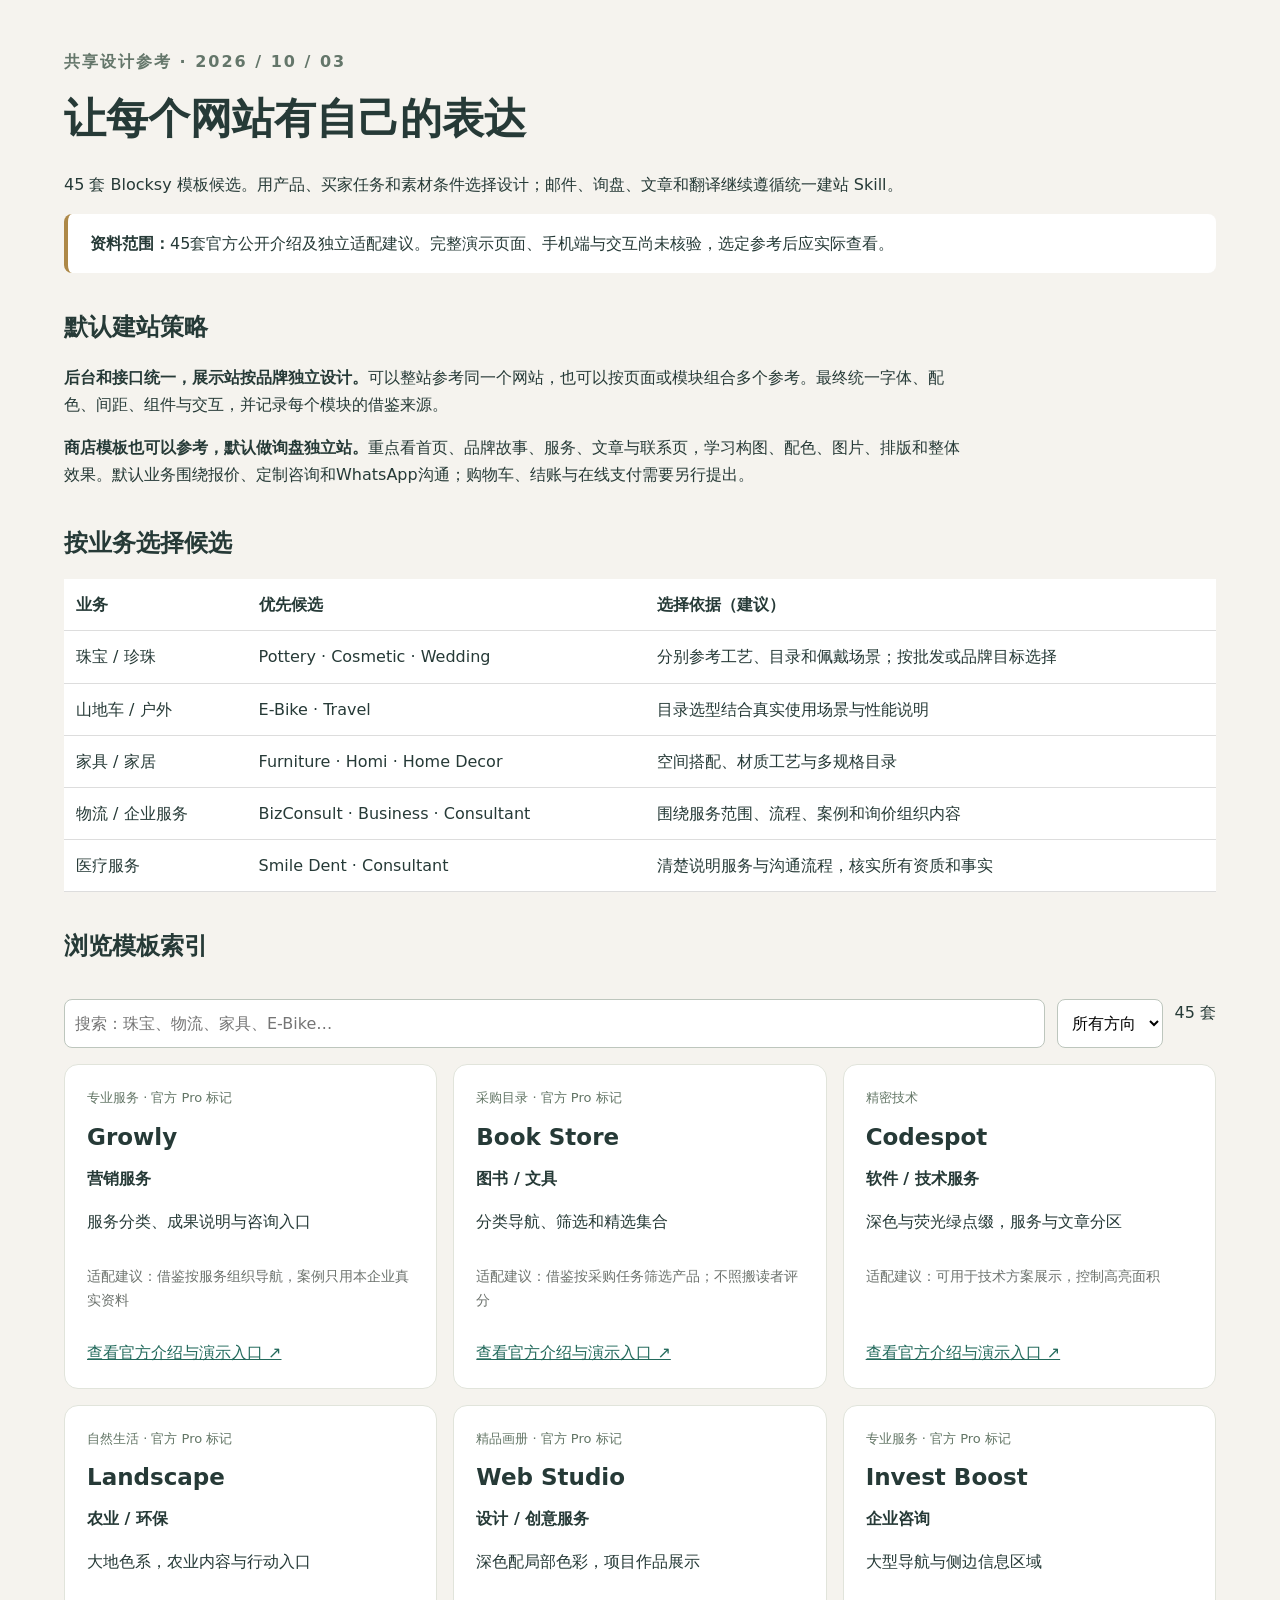
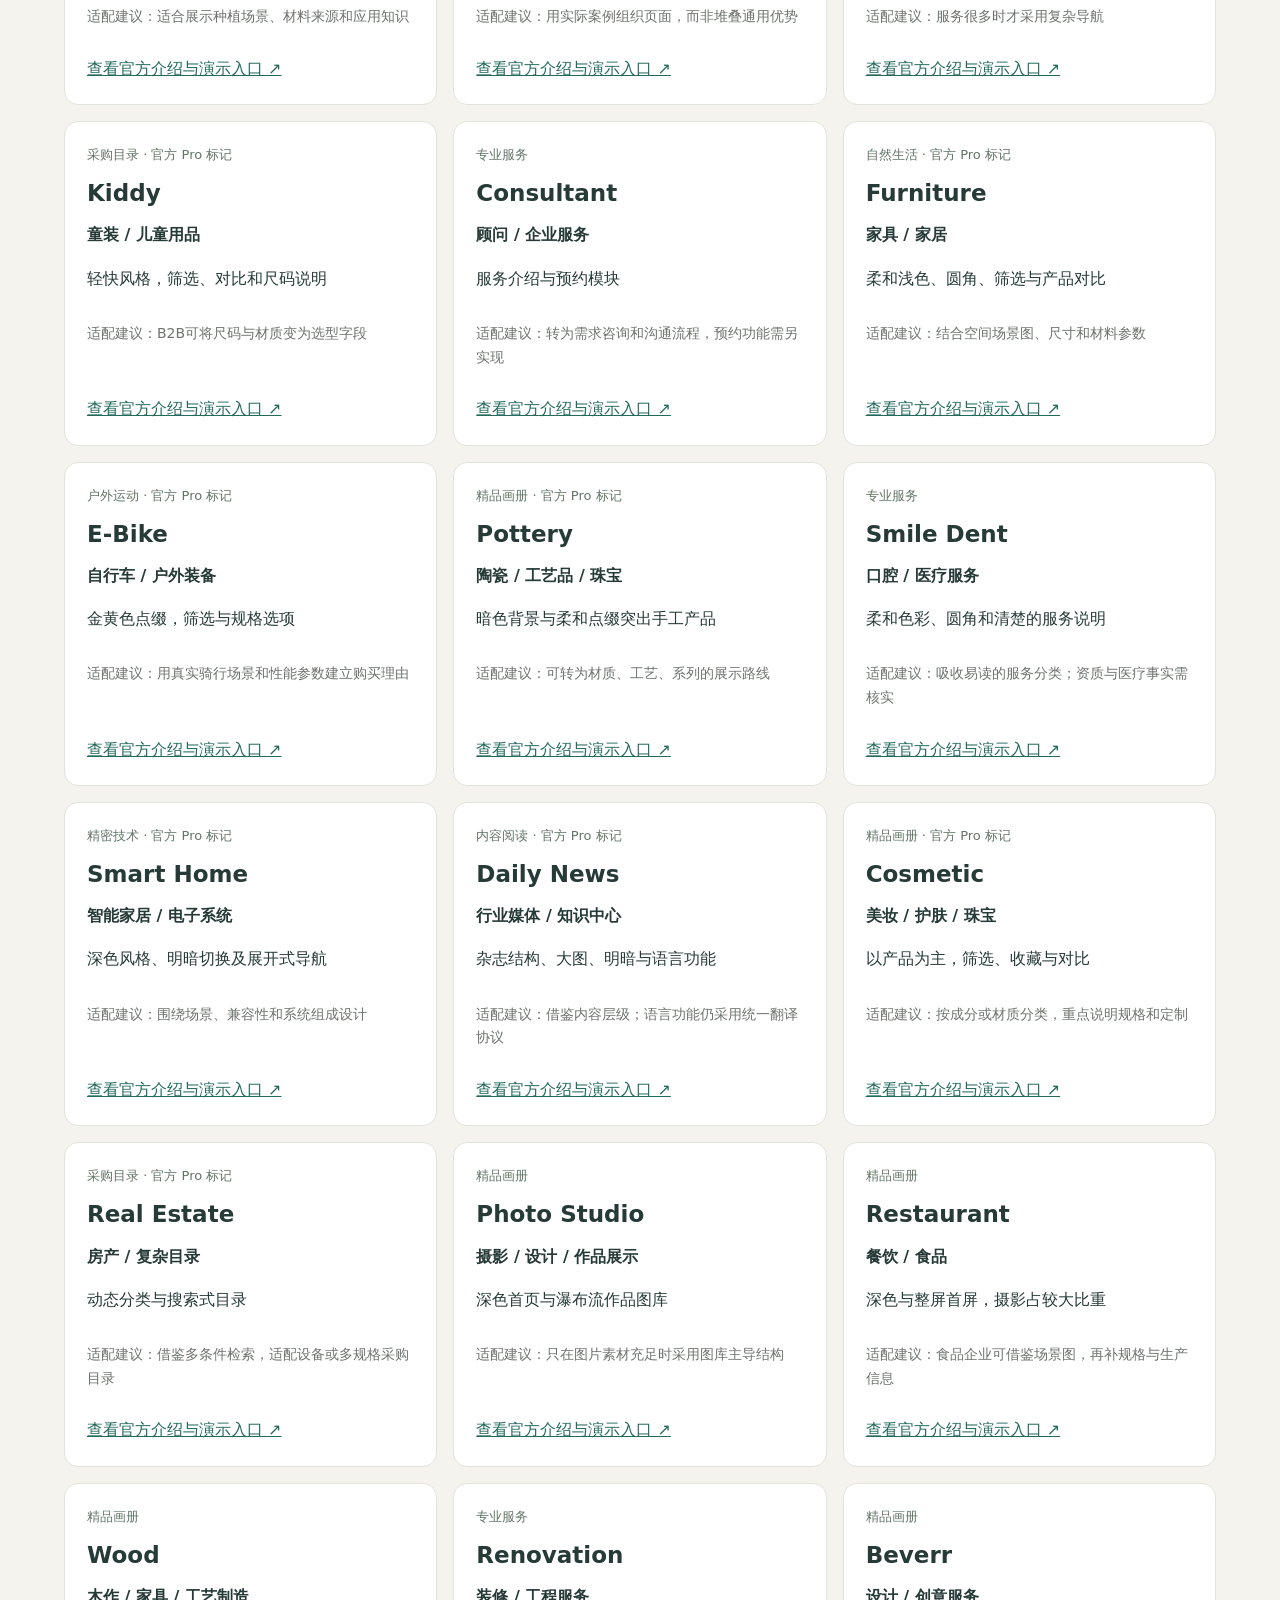
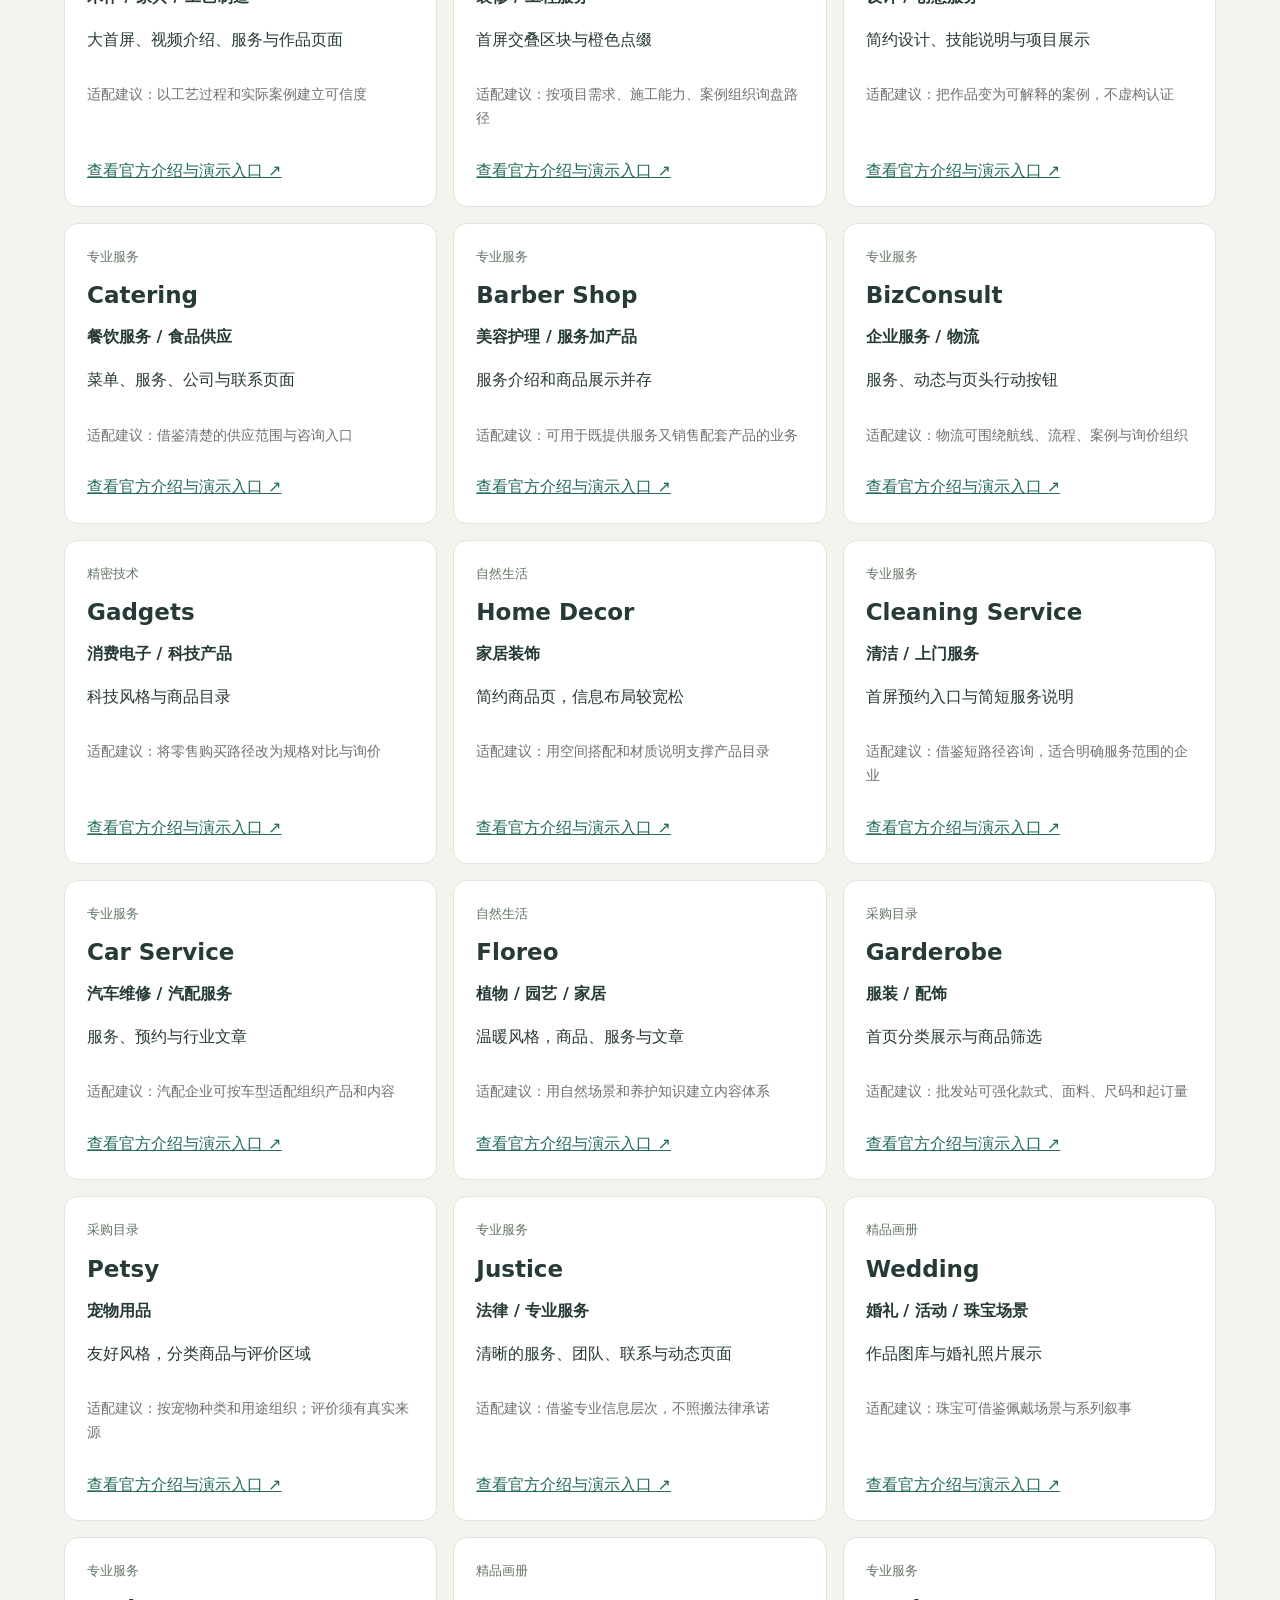
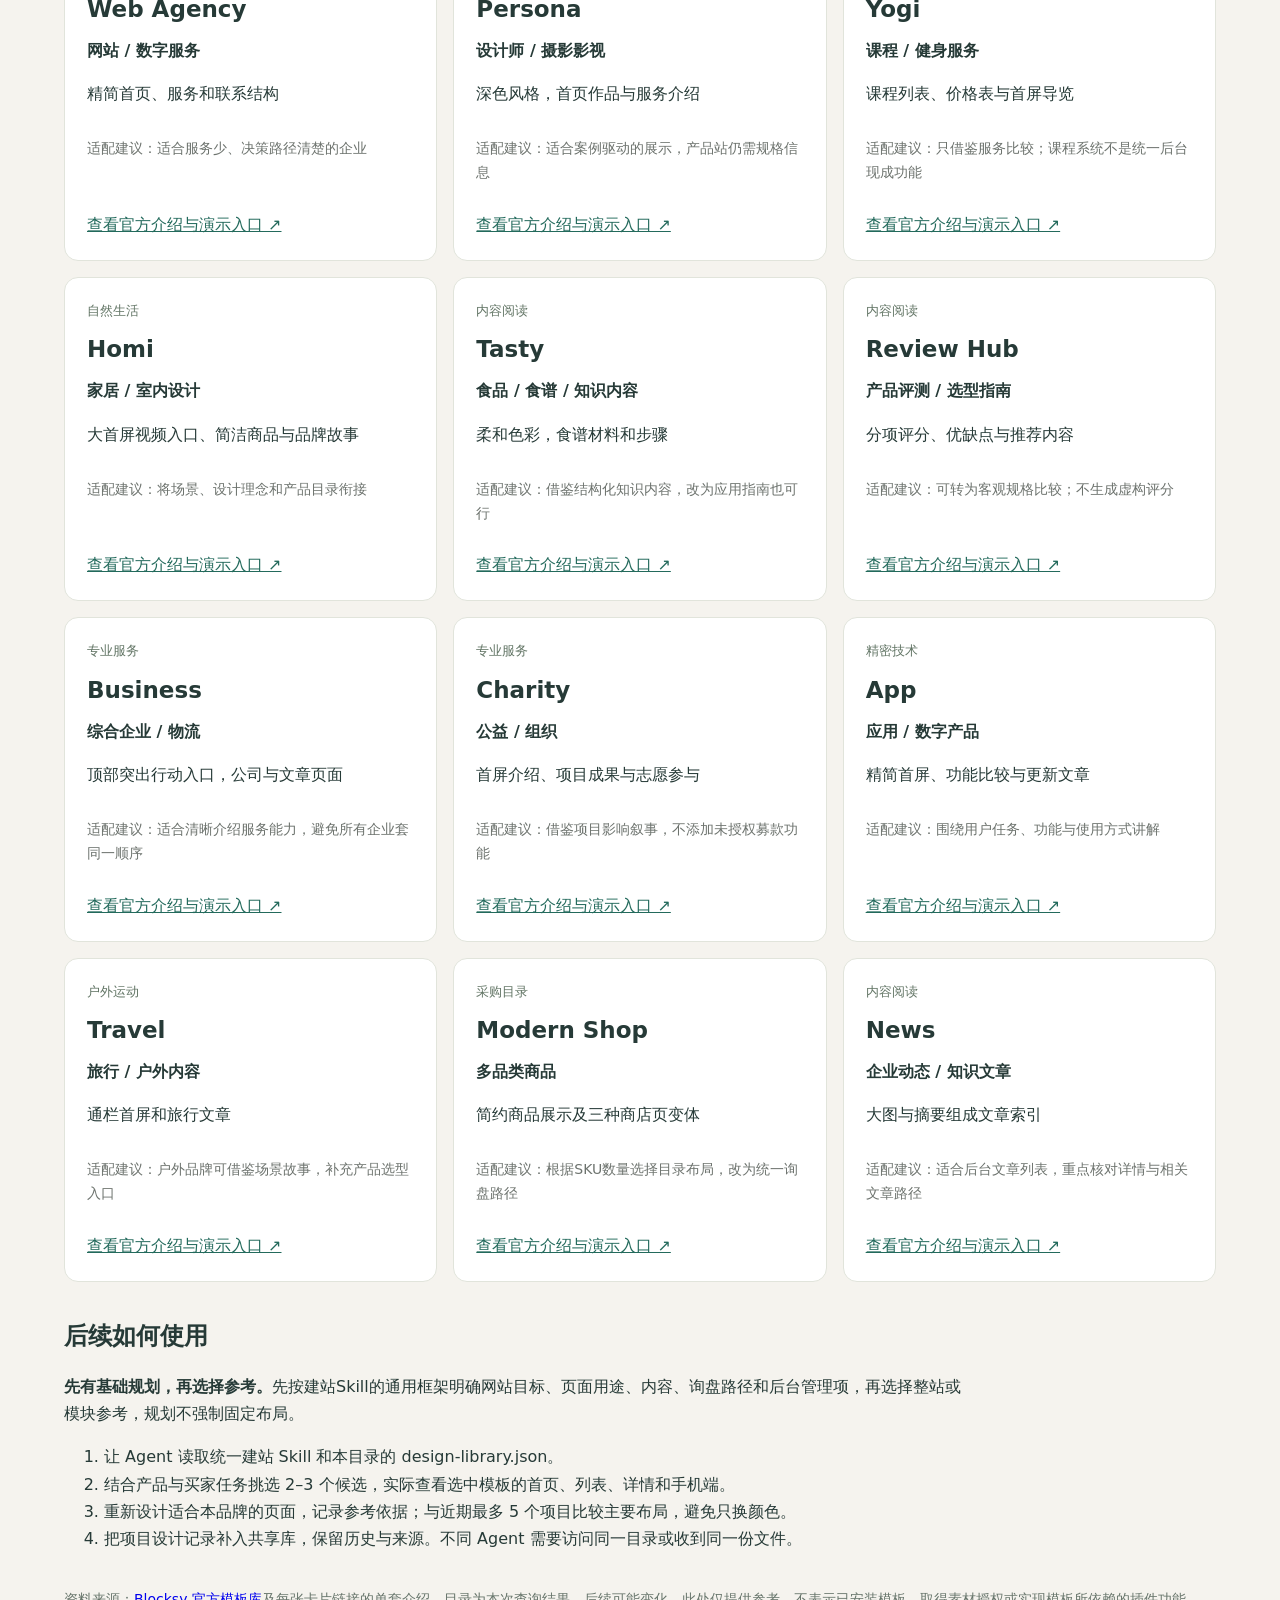
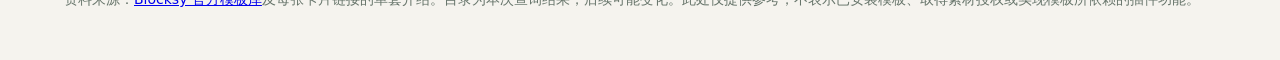
==== site-reference-library/参考库总览.html @ bbec511b "Publish unified B2B site-building skill and reference catalog v1.2.1" ====
<!doctype html><html lang="zh-CN"><meta charset="utf-8"><meta name="viewport" content="width=device-width,initial-scale=1"><title>Blocksy 建站参考库</title><style>
*{box-sizing:border-box}body{margin:0;background:#f5f3ee;color:#263a37;font:16px/1.7 system-ui,"Microsoft YaHei",sans-serif}main{max-width:1200px;margin:auto;padding:48px 24px}h1{font-size:42px;margin:8px 0}h2{margin:34px 0 16px}p{max-width:900px}.eyebrow{font-weight:700;letter-spacing:2px;color:#64766a}.notice{background:#fff;border-left:4px solid #ad8847;padding:16px 22px;border-radius:8px}.toolbar{position:sticky;top:0;padding:16px 0;background:#f5f3ee;display:flex;gap:12px;z-index:2;flex-wrap:wrap}input,select{font:inherit;border:1px solid #bdc6bd;border-radius:8px;padding:10px;background:white}input{flex:1;min-width:200px}.grid{display:grid;grid-template-columns:repeat(auto-fit,minmax(280px,1fr));gap:16px}.card{background:#fff;border:1px solid #e1e4db;border-radius:14px;padding:22px;display:flex;flex-direction:column}.card h3{margin:8px 0;font-size:23px}.tag{font-size:13px;color:#627565}.note{font-size:14px;color:#6d736e}.card a{color:#236a5c;margin-top:auto;padding-top:12px}a:focus,input:focus,select:focus{outline:3px solid #8bb9ac}table{border-collapse:collapse;width:100%;background:white}td,th{text-align:left;padding:12px;border-bottom:1px solid #ddd}footer{margin-top:36px;color:#67756b;font-size:14px}[hidden]{display:none!important}@media(max-width:600px){h1{font-size:30px}main{padding:24px 16px}}
</style><main><div class="eyebrow">共享设计参考 · 2026 / 10 / 03</div><h1>让每个网站有自己的表达</h1><p>45 套 Blocksy 模板候选。用产品、买家任务和素材条件选择设计；邮件、询盘、文章和翻译继续遵循统一建站 Skill。</p><div class="notice"><strong>资料范围：</strong>45套官方公开介绍及独立适配建议。完整演示页面、手机端与交互尚未核验，选定参考后应实际查看。</div>
<h2>默认建站策略</h2><p><strong>后台和接口统一，展示站按品牌独立设计。</strong>可以整站参考同一个网站，也可以按页面或模块组合多个参考。最终统一字体、配色、间距、组件与交互，并记录每个模块的借鉴来源。</p><p><strong>商店模板也可以参考，默认做询盘独立站。</strong>重点看首页、品牌故事、服务、文章与联系页，学习构图、配色、图片、排版和整体效果。默认业务围绕报价、定制咨询和WhatsApp沟通；购物车、结账与在线支付需要另行提出。</p><h2>按业务选择候选</h2><table><thead><tr><th>业务</th><th>优先候选</th><th>选择依据（建议）</th></tr></thead><tbody>
<tr><td>珠宝 / 珍珠</td><td>Pottery · Cosmetic · Wedding</td><td>分别参考工艺、目录和佩戴场景；按批发或品牌目标选择</td></tr>
<tr><td>山地车 / 户外</td><td>E-Bike · Travel</td><td>目录选型结合真实使用场景与性能说明</td></tr>
<tr><td>家具 / 家居</td><td>Furniture · Homi · Home Decor</td><td>空间搭配、材质工艺与多规格目录</td></tr>
<tr><td>物流 / 企业服务</td><td>BizConsult · Business · Consultant</td><td>围绕服务范围、流程、案例和询价组织内容</td></tr>
<tr><td>医疗服务</td><td>Smile Dent · Consultant</td><td>清楚说明服务与沟通流程，核实所有资质和事实</td></tr></tbody></table>
<h2>浏览模板索引</h2><div class="toolbar"><input id="q" aria-label="搜索模板或产品" placeholder="搜索：珠宝、物流、家具、E-Bike…"><select id="style" aria-label="按方向筛选"><option value="">所有方向</option><option>专业服务</option><option>采购目录</option><option>精密技术</option><option>自然生活</option><option>精品画册</option><option>户外运动</option><option>内容阅读</option></select><span id="count" aria-live="polite">45 套</span></div><div class="grid"><article class="card" data-style="专业服务" data-search="growly 营销服务 专业服务 借鉴按服务组织导航，案例只用本企业真实资料"><div class="tag">专业服务 · 官方 Pro 标记</div><h3>Growly</h3><strong>营销服务</strong><p>服务分类、成果说明与咨询入口</p><p class="note">适配建议：借鉴按服务组织导航，案例只用本企业真实资料</p><a href="https://creativethemes.com/blocksy/starter-site/growly/" target="_blank" rel="noopener noreferrer">查看官方介绍与演示入口 ↗</a></article><article class="card" data-style="采购目录" data-search="book store 图书 文具 采购目录 借鉴按采购任务筛选产品；不照搬读者评分"><div class="tag">采购目录 · 官方 Pro 标记</div><h3>Book Store</h3><strong>图书 / 文具</strong><p>分类导航、筛选和精选集合</p><p class="note">适配建议：借鉴按采购任务筛选产品；不照搬读者评分</p><a href="https://creativethemes.com/blocksy/starter-site/book-store/" target="_blank" rel="noopener noreferrer">查看官方介绍与演示入口 ↗</a></article><article class="card" data-style="精密技术" data-search="codespot 软件 技术服务 精密技术 可用于技术方案展示，控制高亮面积"><div class="tag">精密技术</div><h3>Codespot</h3><strong>软件 / 技术服务</strong><p>深色与荧光绿点缀，服务与文章分区</p><p class="note">适配建议：可用于技术方案展示，控制高亮面积</p><a href="https://creativethemes.com/blocksy/starter-site/codespot/" target="_blank" rel="noopener noreferrer">查看官方介绍与演示入口 ↗</a></article><article class="card" data-style="自然生活" data-search="landscape 农业 环保 自然生活 适合展示种植场景、材料来源和应用知识"><div class="tag">自然生活 · 官方 Pro 标记</div><h3>Landscape</h3><strong>农业 / 环保</strong><p>大地色系，农业内容与行动入口</p><p class="note">适配建议：适合展示种植场景、材料来源和应用知识</p><a href="https://creativethemes.com/blocksy/starter-site/landscape/" target="_blank" rel="noopener noreferrer">查看官方介绍与演示入口 ↗</a></article><article class="card" data-style="精品画册" data-search="web studio 设计 创意服务 精品画册 用实际案例组织页面，而非堆叠通用优势"><div class="tag">精品画册 · 官方 Pro 标记</div><h3>Web Studio</h3><strong>设计 / 创意服务</strong><p>深色配局部色彩，项目作品展示</p><p class="note">适配建议：用实际案例组织页面，而非堆叠通用优势</p><a href="https://creativethemes.com/blocksy/starter-site/web-studio/" target="_blank" rel="noopener noreferrer">查看官方介绍与演示入口 ↗</a></article><article class="card" data-style="专业服务" data-search="invest boost 企业咨询 专业服务 服务很多时才采用复杂导航"><div class="tag">专业服务 · 官方 Pro 标记</div><h3>Invest Boost</h3><strong>企业咨询</strong><p>大型导航与侧边信息区域</p><p class="note">适配建议：服务很多时才采用复杂导航</p><a href="https://creativethemes.com/blocksy/starter-site/invest-boost/" target="_blank" rel="noopener noreferrer">查看官方介绍与演示入口 ↗</a></article><article class="card" data-style="采购目录" data-search="kiddy 童装 儿童用品 采购目录 b2b可将尺码与材质变为选型字段"><div class="tag">采购目录 · 官方 Pro 标记</div><h3>Kiddy</h3><strong>童装 / 儿童用品</strong><p>轻快风格，筛选、对比和尺码说明</p><p class="note">适配建议：B2B可将尺码与材质变为选型字段</p><a href="https://creativethemes.com/blocksy/starter-site/kiddy/" target="_blank" rel="noopener noreferrer">查看官方介绍与演示入口 ↗</a></article><article class="card" data-style="专业服务" data-search="consultant 顾问 企业服务 专业服务 转为需求咨询和沟通流程，预约功能需另实现"><div class="tag">专业服务</div><h3>Consultant</h3><strong>顾问 / 企业服务</strong><p>服务介绍与预约模块</p><p class="note">适配建议：转为需求咨询和沟通流程，预约功能需另实现</p><a href="https://creativethemes.com/blocksy/starter-site/consultant/" target="_blank" rel="noopener noreferrer">查看官方介绍与演示入口 ↗</a></article><article class="card" data-style="自然生活" data-search="furniture 家具 家居 自然生活 结合空间场景图、尺寸和材料参数"><div class="tag">自然生活 · 官方 Pro 标记</div><h3>Furniture</h3><strong>家具 / 家居</strong><p>柔和浅色、圆角、筛选与产品对比</p><p class="note">适配建议：结合空间场景图、尺寸和材料参数</p><a href="https://creativethemes.com/blocksy/starter-site/furniture/" target="_blank" rel="noopener noreferrer">查看官方介绍与演示入口 ↗</a></article><article class="card" data-style="户外运动" data-search="e-bike 自行车 户外装备 户外运动 用真实骑行场景和性能参数建立购买理由"><div class="tag">户外运动 · 官方 Pro 标记</div><h3>E-Bike</h3><strong>自行车 / 户外装备</strong><p>金黄色点缀，筛选与规格选项</p><p class="note">适配建议：用真实骑行场景和性能参数建立购买理由</p><a href="https://creativethemes.com/blocksy/starter-site/e-bike/" target="_blank" rel="noopener noreferrer">查看官方介绍与演示入口 ↗</a></article><article class="card" data-style="精品画册" data-search="pottery 陶瓷 工艺品 珠宝 精品画册 可转为材质、工艺、系列的展示路线"><div class="tag">精品画册 · 官方 Pro 标记</div><h3>Pottery</h3><strong>陶瓷 / 工艺品 / 珠宝</strong><p>暗色背景与柔和点缀突出手工产品</p><p class="note">适配建议：可转为材质、工艺、系列的展示路线</p><a href="https://creativethemes.com/blocksy/starter-site/pottery/" target="_blank" rel="noopener noreferrer">查看官方介绍与演示入口 ↗</a></article><article class="card" data-style="专业服务" data-search="smile dent 口腔 医疗服务 专业服务 吸收易读的服务分类；资质与医疗事实需核实"><div class="tag">专业服务</div><h3>Smile Dent</h3><strong>口腔 / 医疗服务</strong><p>柔和色彩、圆角和清楚的服务说明</p><p class="note">适配建议：吸收易读的服务分类；资质与医疗事实需核实</p><a href="https://creativethemes.com/blocksy/starter-site/smile-dent/" target="_blank" rel="noopener noreferrer">查看官方介绍与演示入口 ↗</a></article><article class="card" data-style="精密技术" data-search="smart home 智能家居 电子系统 精密技术 围绕场景、兼容性和系统组成设计"><div class="tag">精密技术 · 官方 Pro 标记</div><h3>Smart Home</h3><strong>智能家居 / 电子系统</strong><p>深色风格、明暗切换及展开式导航</p><p class="note">适配建议：围绕场景、兼容性和系统组成设计</p><a href="https://creativethemes.com/blocksy/starter-site/smart-home/" target="_blank" rel="noopener noreferrer">查看官方介绍与演示入口 ↗</a></article><article class="card" data-style="内容阅读" data-search="daily news 行业媒体 知识中心 内容阅读 借鉴内容层级；语言功能仍采用统一翻译协议"><div class="tag">内容阅读 · 官方 Pro 标记</div><h3>Daily News</h3><strong>行业媒体 / 知识中心</strong><p>杂志结构、大图、明暗与语言功能</p><p class="note">适配建议：借鉴内容层级；语言功能仍采用统一翻译协议</p><a href="https://creativethemes.com/blocksy/starter-site/daily-news/" target="_blank" rel="noopener noreferrer">查看官方介绍与演示入口 ↗</a></article><article class="card" data-style="精品画册" data-search="cosmetic 美妆 护肤 珠宝 精品画册 按成分或材质分类，重点说明规格和定制"><div class="tag">精品画册 · 官方 Pro 标记</div><h3>Cosmetic</h3><strong>美妆 / 护肤 / 珠宝</strong><p>以产品为主，筛选、收藏与对比</p><p class="note">适配建议：按成分或材质分类，重点说明规格和定制</p><a href="https://creativethemes.com/blocksy/starter-site/cosmetic/" target="_blank" rel="noopener noreferrer">查看官方介绍与演示入口 ↗</a></article><article class="card" data-style="采购目录" data-search="real estate 房产 复杂目录 采购目录 借鉴多条件检索，适配设备或多规格采购目录"><div class="tag">采购目录 · 官方 Pro 标记</div><h3>Real Estate</h3><strong>房产 / 复杂目录</strong><p>动态分类与搜索式目录</p><p class="note">适配建议：借鉴多条件检索，适配设备或多规格采购目录</p><a href="https://creativethemes.com/blocksy/starter-site/real-estate/" target="_blank" rel="noopener noreferrer">查看官方介绍与演示入口 ↗</a></article><article class="card" data-style="精品画册" data-search="photo studio 摄影 设计 作品展示 精品画册 只在图片素材充足时采用图库主导结构"><div class="tag">精品画册</div><h3>Photo Studio</h3><strong>摄影 / 设计 / 作品展示</strong><p>深色首页与瀑布流作品图库</p><p class="note">适配建议：只在图片素材充足时采用图库主导结构</p><a href="https://creativethemes.com/blocksy/starter-site/photo-studio/" target="_blank" rel="noopener noreferrer">查看官方介绍与演示入口 ↗</a></article><article class="card" data-style="精品画册" data-search="restaurant 餐饮 食品 精品画册 食品企业可借鉴场景图，再补规格与生产信息"><div class="tag">精品画册</div><h3>Restaurant</h3><strong>餐饮 / 食品</strong><p>深色与整屏首屏，摄影占较大比重</p><p class="note">适配建议：食品企业可借鉴场景图，再补规格与生产信息</p><a href="https://creativethemes.com/blocksy/starter-site/restaurant/" target="_blank" rel="noopener noreferrer">查看官方介绍与演示入口 ↗</a></article><article class="card" data-style="精品画册" data-search="wood 木作 家具 工艺制造 精品画册 以工艺过程和实际案例建立可信度"><div class="tag">精品画册</div><h3>Wood</h3><strong>木作 / 家具 / 工艺制造</strong><p>大首屏、视频介绍、服务与作品页面</p><p class="note">适配建议：以工艺过程和实际案例建立可信度</p><a href="https://creativethemes.com/blocksy/starter-site/wood/" target="_blank" rel="noopener noreferrer">查看官方介绍与演示入口 ↗</a></article><article class="card" data-style="专业服务" data-search="renovation 装修 工程服务 专业服务 按项目需求、施工能力、案例组织询盘路径"><div class="tag">专业服务</div><h3>Renovation</h3><strong>装修 / 工程服务</strong><p>首屏交叠区块与橙色点缀</p><p class="note">适配建议：按项目需求、施工能力、案例组织询盘路径</p><a href="https://creativethemes.com/blocksy/starter-site/renovation/" target="_blank" rel="noopener noreferrer">查看官方介绍与演示入口 ↗</a></article><article class="card" data-style="精品画册" data-search="beverr 设计 创意服务 精品画册 把作品变为可解释的案例，不虚构认证"><div class="tag">精品画册</div><h3>Beverr</h3><strong>设计 / 创意服务</strong><p>简约设计、技能说明与项目展示</p><p class="note">适配建议：把作品变为可解释的案例，不虚构认证</p><a href="https://creativethemes.com/blocksy/starter-site/beverr/" target="_blank" rel="noopener noreferrer">查看官方介绍与演示入口 ↗</a></article><article class="card" data-style="专业服务" data-search="catering 餐饮服务 食品供应 专业服务 借鉴清楚的供应范围与咨询入口"><div class="tag">专业服务</div><h3>Catering</h3><strong>餐饮服务 / 食品供应</strong><p>菜单、服务、公司与联系页面</p><p class="note">适配建议：借鉴清楚的供应范围与咨询入口</p><a href="https://creativethemes.com/blocksy/starter-site/catering/" target="_blank" rel="noopener noreferrer">查看官方介绍与演示入口 ↗</a></article><article class="card" data-style="专业服务" data-search="barber shop 美容护理 服务加产品 专业服务 可用于既提供服务又销售配套产品的业务"><div class="tag">专业服务</div><h3>Barber Shop</h3><strong>美容护理 / 服务加产品</strong><p>服务介绍和商品展示并存</p><p class="note">适配建议：可用于既提供服务又销售配套产品的业务</p><a href="https://creativethemes.com/blocksy/starter-site/barber-shop/" target="_blank" rel="noopener noreferrer">查看官方介绍与演示入口 ↗</a></article><article class="card" data-style="专业服务" data-search="bizconsult 企业服务 物流 专业服务 物流可围绕航线、流程、案例与询价组织"><div class="tag">专业服务</div><h3>BizConsult</h3><strong>企业服务 / 物流</strong><p>服务、动态与页头行动按钮</p><p class="note">适配建议：物流可围绕航线、流程、案例与询价组织</p><a href="https://creativethemes.com/blocksy/starter-site/bizconsult/" target="_blank" rel="noopener noreferrer">查看官方介绍与演示入口 ↗</a></article><article class="card" data-style="精密技术" data-search="gadgets 消费电子 科技产品 精密技术 将零售购买路径改为规格对比与询价"><div class="tag">精密技术</div><h3>Gadgets</h3><strong>消费电子 / 科技产品</strong><p>科技风格与商品目录</p><p class="note">适配建议：将零售购买路径改为规格对比与询价</p><a href="https://creativethemes.com/blocksy/starter-site/gadgets/" target="_blank" rel="noopener noreferrer">查看官方介绍与演示入口 ↗</a></article><article class="card" data-style="自然生活" data-search="home decor 家居装饰 自然生活 用空间搭配和材质说明支撑产品目录"><div class="tag">自然生活</div><h3>Home Decor</h3><strong>家居装饰</strong><p>简约商品页，信息布局较宽松</p><p class="note">适配建议：用空间搭配和材质说明支撑产品目录</p><a href="https://creativethemes.com/blocksy/starter-site/home-decor/" target="_blank" rel="noopener noreferrer">查看官方介绍与演示入口 ↗</a></article><article class="card" data-style="专业服务" data-search="cleaning service 清洁 上门服务 专业服务 借鉴短路径咨询，适合明确服务范围的企业"><div class="tag">专业服务</div><h3>Cleaning Service</h3><strong>清洁 / 上门服务</strong><p>首屏预约入口与简短服务说明</p><p class="note">适配建议：借鉴短路径咨询，适合明确服务范围的企业</p><a href="https://creativethemes.com/blocksy/starter-site/cleaning-service/" target="_blank" rel="noopener noreferrer">查看官方介绍与演示入口 ↗</a></article><article class="card" data-style="专业服务" data-search="car service 汽车维修 汽配服务 专业服务 汽配企业可按车型适配组织产品和内容"><div class="tag">专业服务</div><h3>Car Service</h3><strong>汽车维修 / 汽配服务</strong><p>服务、预约与行业文章</p><p class="note">适配建议：汽配企业可按车型适配组织产品和内容</p><a href="https://creativethemes.com/blocksy/starter-site/car-service/" target="_blank" rel="noopener noreferrer">查看官方介绍与演示入口 ↗</a></article><article class="card" data-style="自然生活" data-search="floreo 植物 园艺 家居 自然生活 用自然场景和养护知识建立内容体系"><div class="tag">自然生活</div><h3>Floreo</h3><strong>植物 / 园艺 / 家居</strong><p>温暖风格，商品、服务与文章</p><p class="note">适配建议：用自然场景和养护知识建立内容体系</p><a href="https://creativethemes.com/blocksy/starter-site/floreo/" target="_blank" rel="noopener noreferrer">查看官方介绍与演示入口 ↗</a></article><article class="card" data-style="采购目录" data-search="garderobe 服装 配饰 采购目录 批发站可强化款式、面料、尺码和起订量"><div class="tag">采购目录</div><h3>Garderobe</h3><strong>服装 / 配饰</strong><p>首页分类展示与商品筛选</p><p class="note">适配建议：批发站可强化款式、面料、尺码和起订量</p><a href="https://creativethemes.com/blocksy/starter-site/garderobe/" target="_blank" rel="noopener noreferrer">查看官方介绍与演示入口 ↗</a></article><article class="card" data-style="采购目录" data-search="petsy 宠物用品 采购目录 按宠物种类和用途组织；评价须有真实来源"><div class="tag">采购目录</div><h3>Petsy</h3><strong>宠物用品</strong><p>友好风格，分类商品与评价区域</p><p class="note">适配建议：按宠物种类和用途组织；评价须有真实来源</p><a href="https://creativethemes.com/blocksy/starter-site/petsy/" target="_blank" rel="noopener noreferrer">查看官方介绍与演示入口 ↗</a></article><article class="card" data-style="专业服务" data-search="justice 法律 专业服务 专业服务 借鉴专业信息层次，不照搬法律承诺"><div class="tag">专业服务</div><h3>Justice</h3><strong>法律 / 专业服务</strong><p>清晰的服务、团队、联系与动态页面</p><p class="note">适配建议：借鉴专业信息层次，不照搬法律承诺</p><a href="https://creativethemes.com/blocksy/starter-site/justice/" target="_blank" rel="noopener noreferrer">查看官方介绍与演示入口 ↗</a></article><article class="card" data-style="精品画册" data-search="wedding 婚礼 活动 珠宝场景 精品画册 珠宝可借鉴佩戴场景与系列叙事"><div class="tag">精品画册</div><h3>Wedding</h3><strong>婚礼 / 活动 / 珠宝场景</strong><p>作品图库与婚礼照片展示</p><p class="note">适配建议：珠宝可借鉴佩戴场景与系列叙事</p><a href="https://creativethemes.com/blocksy/starter-site/wedding/" target="_blank" rel="noopener noreferrer">查看官方介绍与演示入口 ↗</a></article><article class="card" data-style="专业服务" data-search="web agency 网站 数字服务 专业服务 适合服务少、决策路径清楚的企业"><div class="tag">专业服务</div><h3>Web Agency</h3><strong>网站 / 数字服务</strong><p>精简首页、服务和联系结构</p><p class="note">适配建议：适合服务少、决策路径清楚的企业</p><a href="https://creativethemes.com/blocksy/starter-site/web-agency/" target="_blank" rel="noopener noreferrer">查看官方介绍与演示入口 ↗</a></article><article class="card" data-style="精品画册" data-search="persona 设计师 摄影影视 精品画册 适合案例驱动的展示，产品站仍需规格信息"><div class="tag">精品画册</div><h3>Persona</h3><strong>设计师 / 摄影影视</strong><p>深色风格，首页作品与服务介绍</p><p class="note">适配建议：适合案例驱动的展示，产品站仍需规格信息</p><a href="https://creativethemes.com/blocksy/starter-site/persona/" target="_blank" rel="noopener noreferrer">查看官方介绍与演示入口 ↗</a></article><article class="card" data-style="专业服务" data-search="yogi 课程 健身服务 专业服务 只借鉴服务比较；课程系统不是统一后台现成功能"><div class="tag">专业服务</div><h3>Yogi</h3><strong>课程 / 健身服务</strong><p>课程列表、价格表与首屏导览</p><p class="note">适配建议：只借鉴服务比较；课程系统不是统一后台现成功能</p><a href="https://creativethemes.com/blocksy/starter-site/yogi/" target="_blank" rel="noopener noreferrer">查看官方介绍与演示入口 ↗</a></article><article class="card" data-style="自然生活" data-search="homi 家居 室内设计 自然生活 将场景、设计理念和产品目录衔接"><div class="tag">自然生活</div><h3>Homi</h3><strong>家居 / 室内设计</strong><p>大首屏视频入口、简洁商品与品牌故事</p><p class="note">适配建议：将场景、设计理念和产品目录衔接</p><a href="https://creativethemes.com/blocksy/starter-site/homi/" target="_blank" rel="noopener noreferrer">查看官方介绍与演示入口 ↗</a></article><article class="card" data-style="内容阅读" data-search="tasty 食品 食谱 知识内容 内容阅读 借鉴结构化知识内容，改为应用指南也可行"><div class="tag">内容阅读</div><h3>Tasty</h3><strong>食品 / 食谱 / 知识内容</strong><p>柔和色彩，食谱材料和步骤</p><p class="note">适配建议：借鉴结构化知识内容，改为应用指南也可行</p><a href="https://creativethemes.com/blocksy/starter-site/tasty/" target="_blank" rel="noopener noreferrer">查看官方介绍与演示入口 ↗</a></article><article class="card" data-style="内容阅读" data-search="review hub 产品评测 选型指南 内容阅读 可转为客观规格比较；不生成虚构评分"><div class="tag">内容阅读</div><h3>Review Hub</h3><strong>产品评测 / 选型指南</strong><p>分项评分、优缺点与推荐内容</p><p class="note">适配建议：可转为客观规格比较；不生成虚构评分</p><a href="https://creativethemes.com/blocksy/starter-site/review-hub/" target="_blank" rel="noopener noreferrer">查看官方介绍与演示入口 ↗</a></article><article class="card" data-style="专业服务" data-search="business 综合企业 物流 专业服务 适合清晰介绍服务能力，避免所有企业套同一顺序"><div class="tag">专业服务</div><h3>Business</h3><strong>综合企业 / 物流</strong><p>顶部突出行动入口，公司与文章页面</p><p class="note">适配建议：适合清晰介绍服务能力，避免所有企业套同一顺序</p><a href="https://creativethemes.com/blocksy/starter-site/business/" target="_blank" rel="noopener noreferrer">查看官方介绍与演示入口 ↗</a></article><article class="card" data-style="专业服务" data-search="charity 公益 组织 专业服务 借鉴项目影响叙事，不添加未授权募款功能"><div class="tag">专业服务</div><h3>Charity</h3><strong>公益 / 组织</strong><p>首屏介绍、项目成果与志愿参与</p><p class="note">适配建议：借鉴项目影响叙事，不添加未授权募款功能</p><a href="https://creativethemes.com/blocksy/starter-site/charity/" target="_blank" rel="noopener noreferrer">查看官方介绍与演示入口 ↗</a></article><article class="card" data-style="精密技术" data-search="app 应用 数字产品 精密技术 围绕用户任务、功能与使用方式讲解"><div class="tag">精密技术</div><h3>App</h3><strong>应用 / 数字产品</strong><p>精简首屏、功能比较与更新文章</p><p class="note">适配建议：围绕用户任务、功能与使用方式讲解</p><a href="https://creativethemes.com/blocksy/starter-site/app/" target="_blank" rel="noopener noreferrer">查看官方介绍与演示入口 ↗</a></article><article class="card" data-style="户外运动" data-search="travel 旅行 户外内容 户外运动 户外品牌可借鉴场景故事，补充产品选型入口"><div class="tag">户外运动</div><h3>Travel</h3><strong>旅行 / 户外内容</strong><p>通栏首屏和旅行文章</p><p class="note">适配建议：户外品牌可借鉴场景故事，补充产品选型入口</p><a href="https://creativethemes.com/blocksy/starter-site/travel/" target="_blank" rel="noopener noreferrer">查看官方介绍与演示入口 ↗</a></article><article class="card" data-style="采购目录" data-search="modern shop 多品类商品 采购目录 根据sku数量选择目录布局，改为统一询盘路径"><div class="tag">采购目录</div><h3>Modern Shop</h3><strong>多品类商品</strong><p>简约商品展示及三种商店页变体</p><p class="note">适配建议：根据SKU数量选择目录布局，改为统一询盘路径</p><a href="https://creativethemes.com/blocksy/starter-site/modern-shop/" target="_blank" rel="noopener noreferrer">查看官方介绍与演示入口 ↗</a></article><article class="card" data-style="内容阅读" data-search="news 企业动态 知识文章 内容阅读 适合后台文章列表，重点核对详情与相关文章路径"><div class="tag">内容阅读</div><h3>News</h3><strong>企业动态 / 知识文章</strong><p>大图与摘要组成文章索引</p><p class="note">适配建议：适合后台文章列表，重点核对详情与相关文章路径</p><a href="https://creativethemes.com/blocksy/starter-site/news/" target="_blank" rel="noopener noreferrer">查看官方介绍与演示入口 ↗</a></article></div>
<h2>后续如何使用</h2><p><strong>先有基础规划，再选择参考。</strong>先按建站Skill的通用框架明确网站目标、页面用途、内容、询盘路径和后台管理项，再选择整站或模块参考，规划不强制固定布局。</p><ol><li>让 Agent 读取统一建站 Skill 和本目录的 design-library.json。</li><li>结合产品与买家任务挑选 2–3 个候选，实际查看选中模板的首页、列表、详情和手机端。</li><li>重新设计适合本品牌的页面，记录参考依据；与近期最多 5 个项目比较主要布局，避免只换颜色。</li><li>把项目设计记录补入共享库，保留历史与来源。不同 Agent 需要访问同一目录或收到同一份文件。</li></ol><footer>资料来源：<a href="https://creativethemes.com/blocksy/starter-sites/">Blocksy 官方模板库</a>及每张卡片链接的单套介绍。目录为本次查询结果，后续可能变化。此处仅提供参考，不表示已安装模板、取得素材授权或实现模板所依赖的插件功能。</footer></main><script>
const q=document.querySelector('#q'),style=document.querySelector('#style'),cards=[...document.querySelectorAll('.card')];
function filter(){let n=0;for(const c of cards){const show=(!style.value||c.dataset.style===style.value)&&c.dataset.search.includes(q.value.trim().toLowerCase());c.hidden=!show;if(show)n++;}document.querySelector('#count').textContent=n+' 套';}
q.addEventListener('input',filter);style.addEventListener('change',filter);
</script></html>
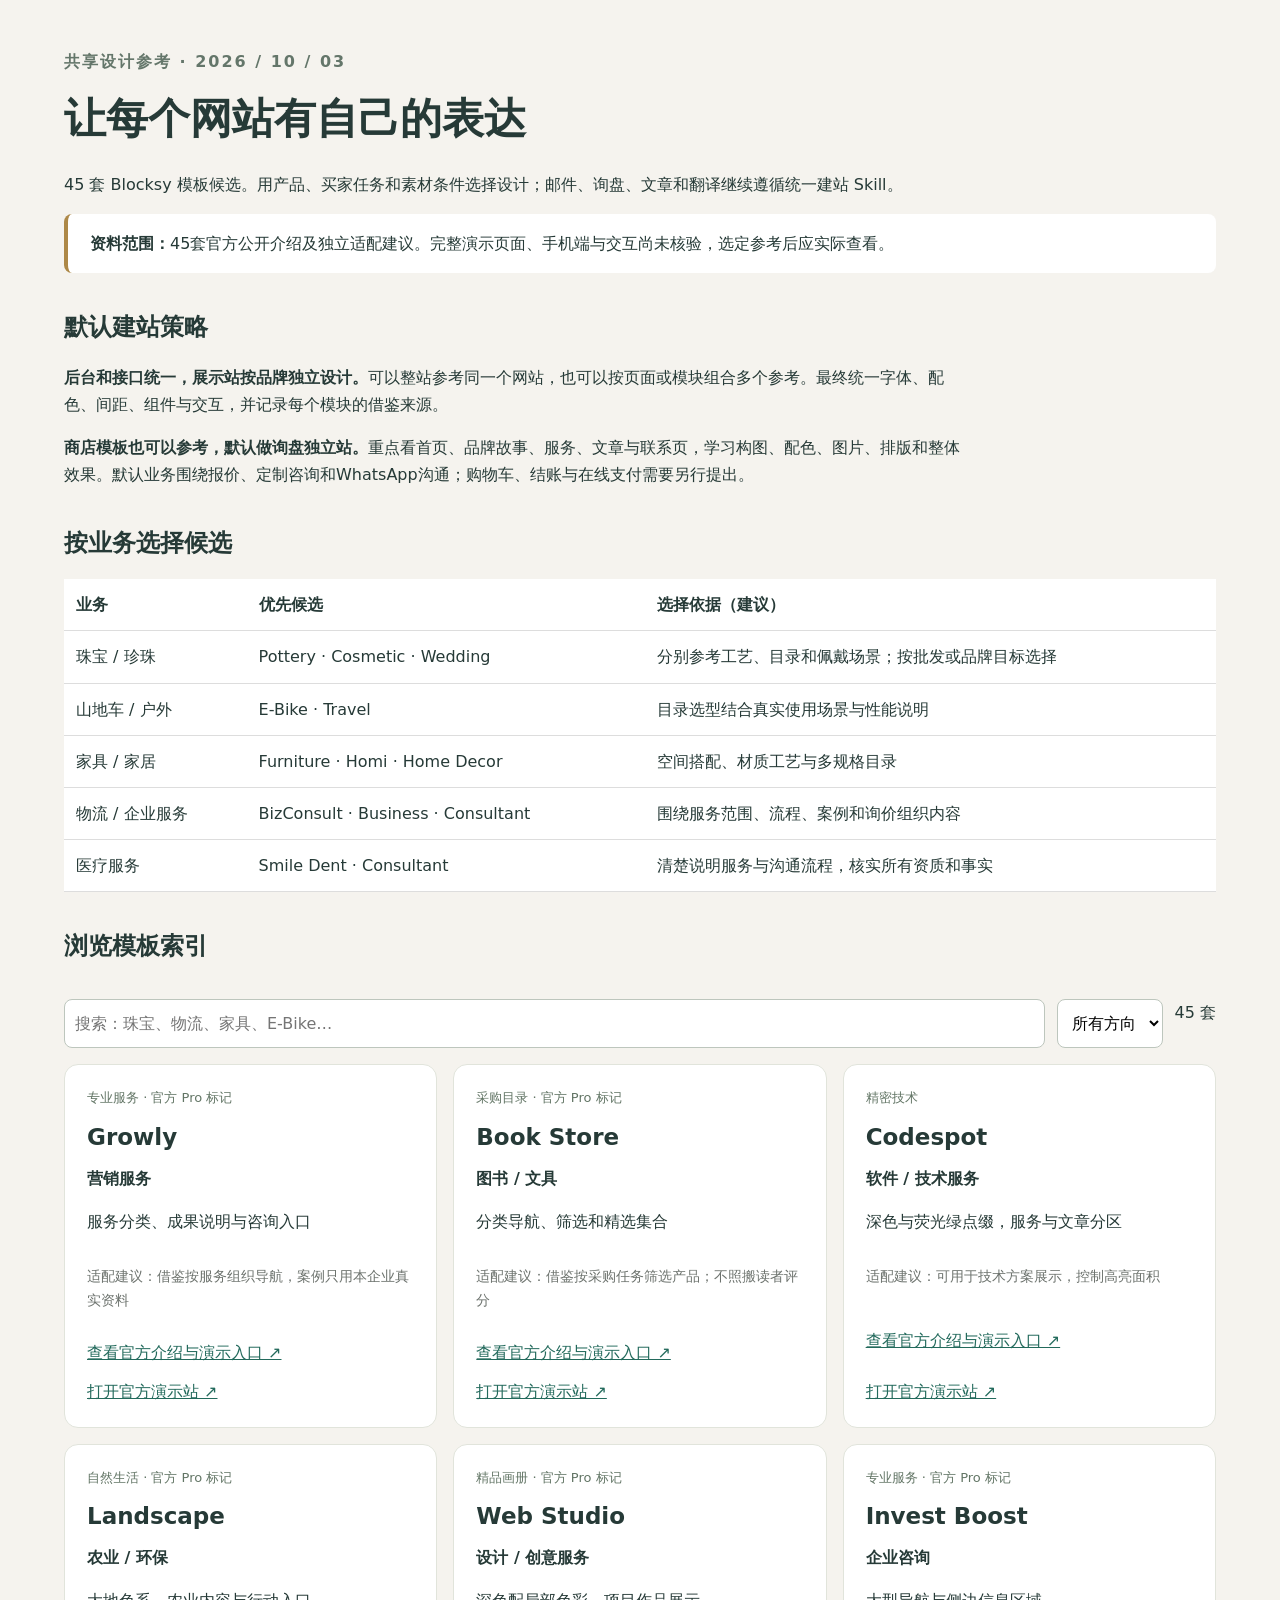
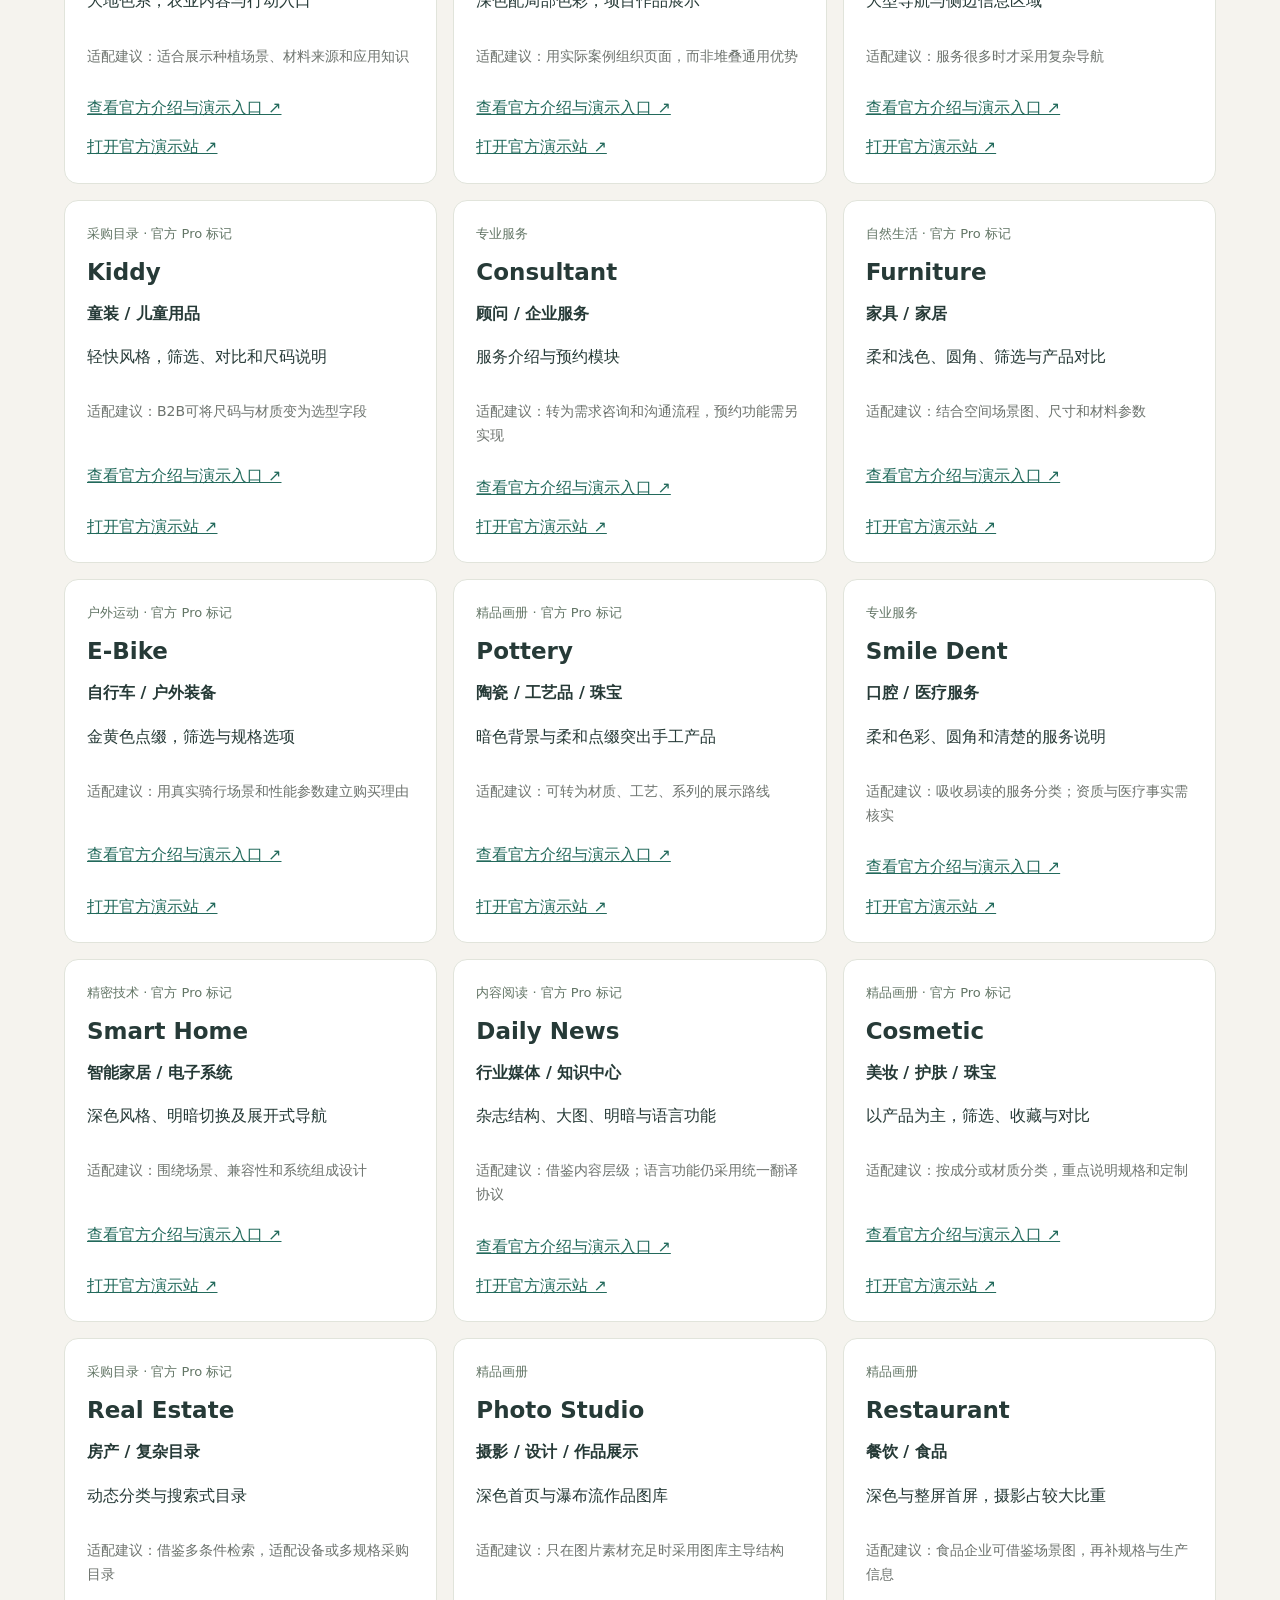
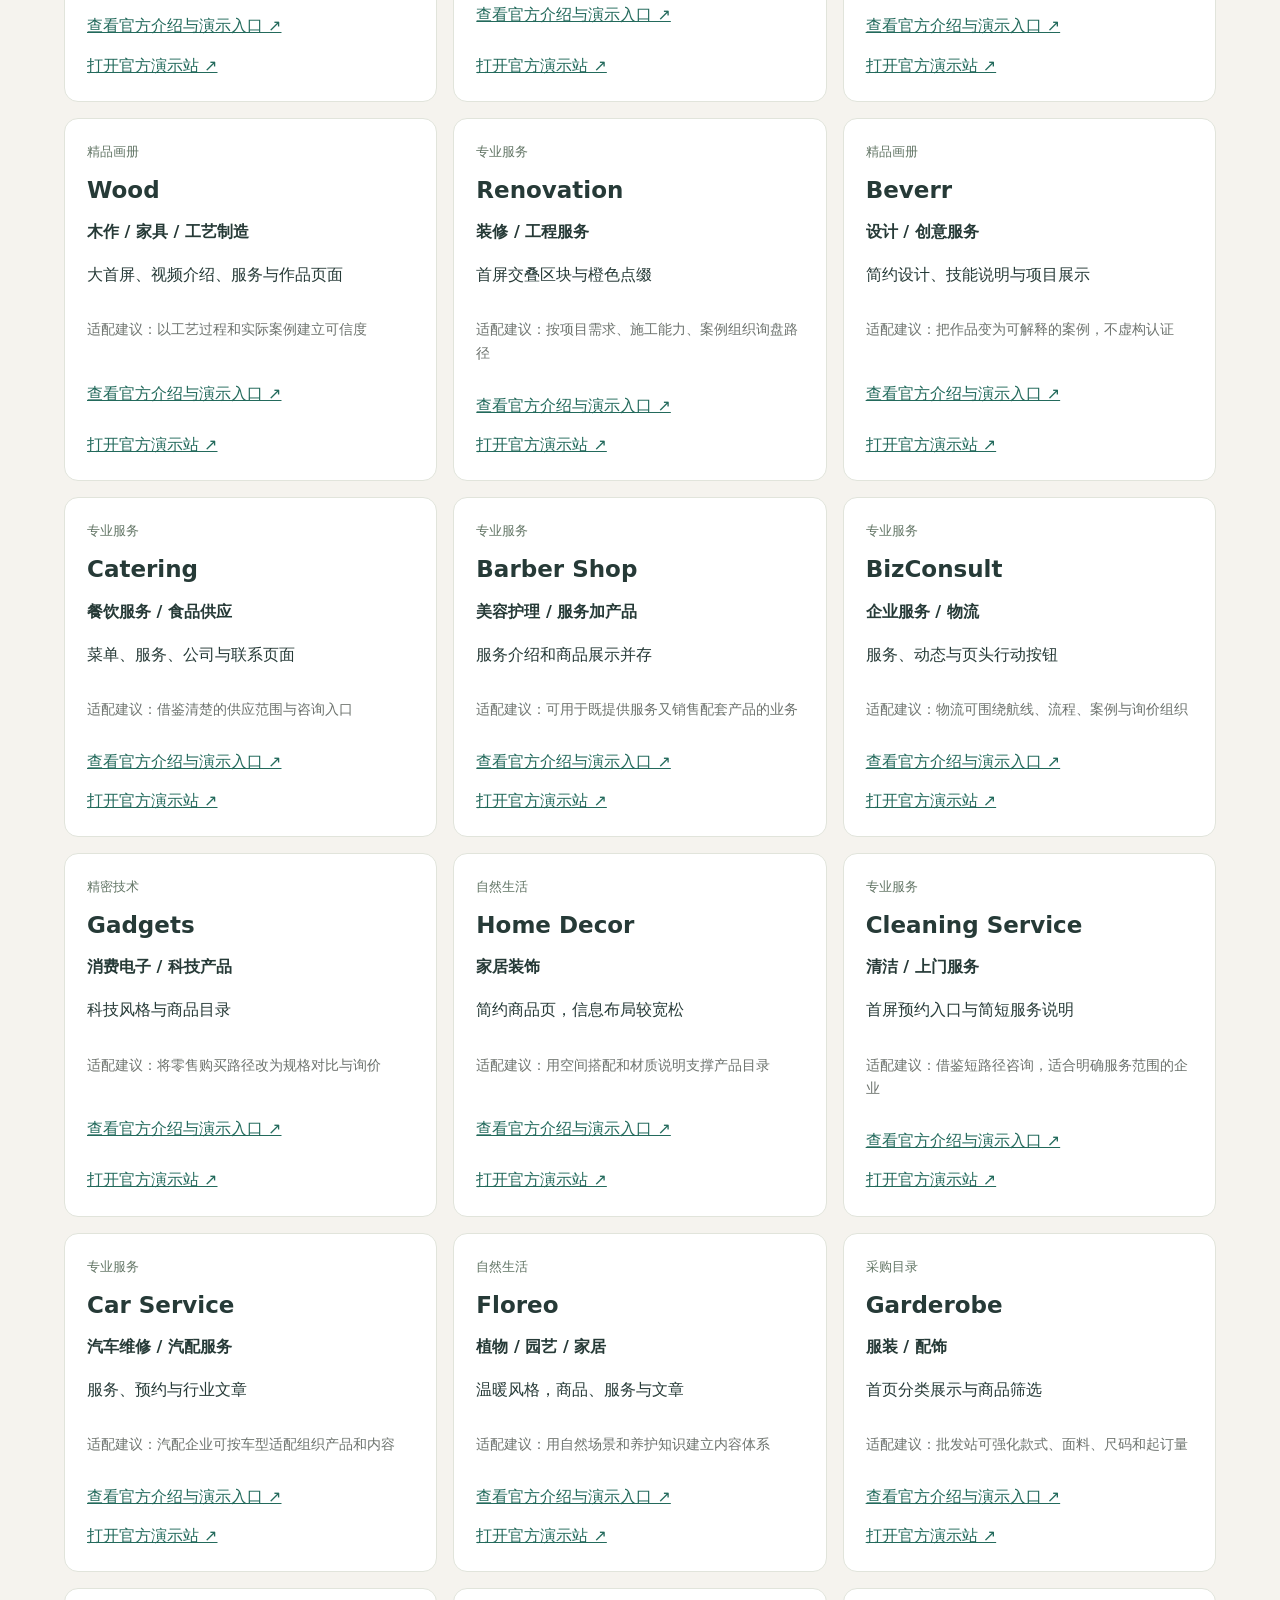
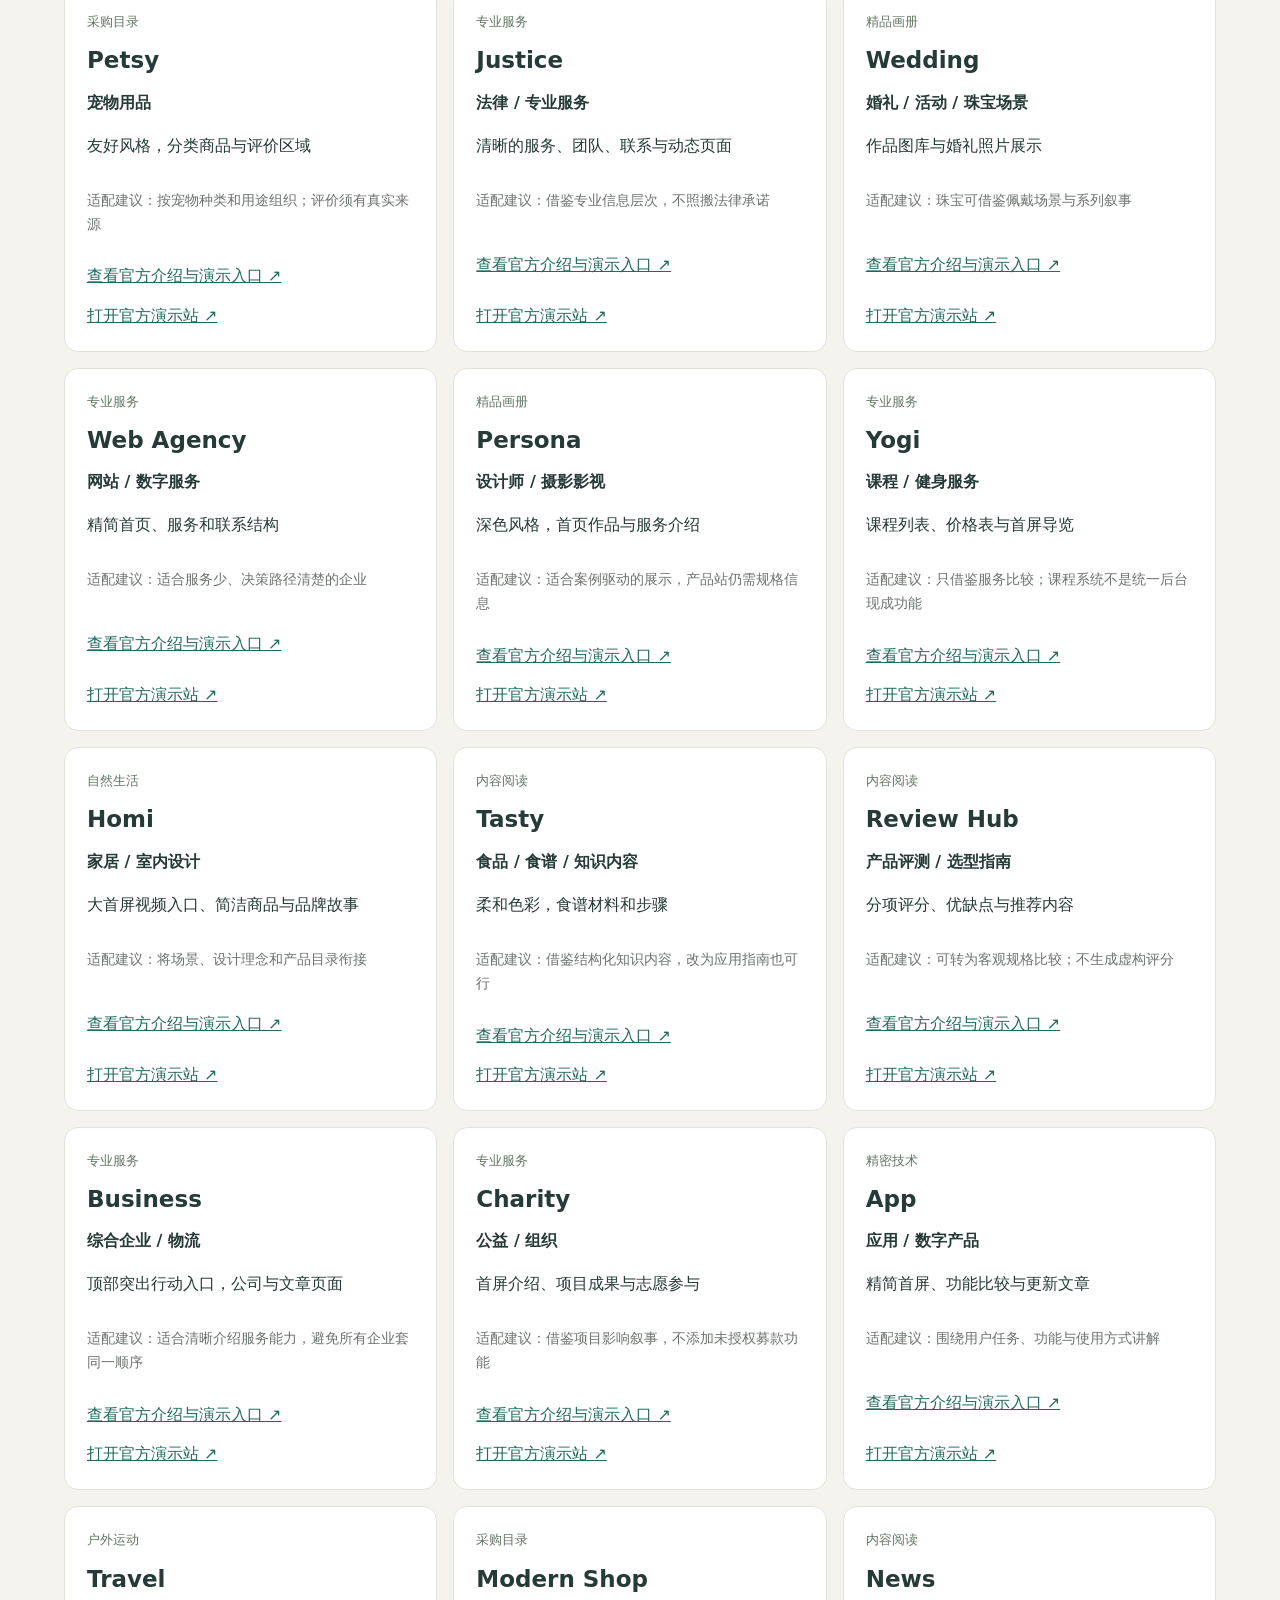
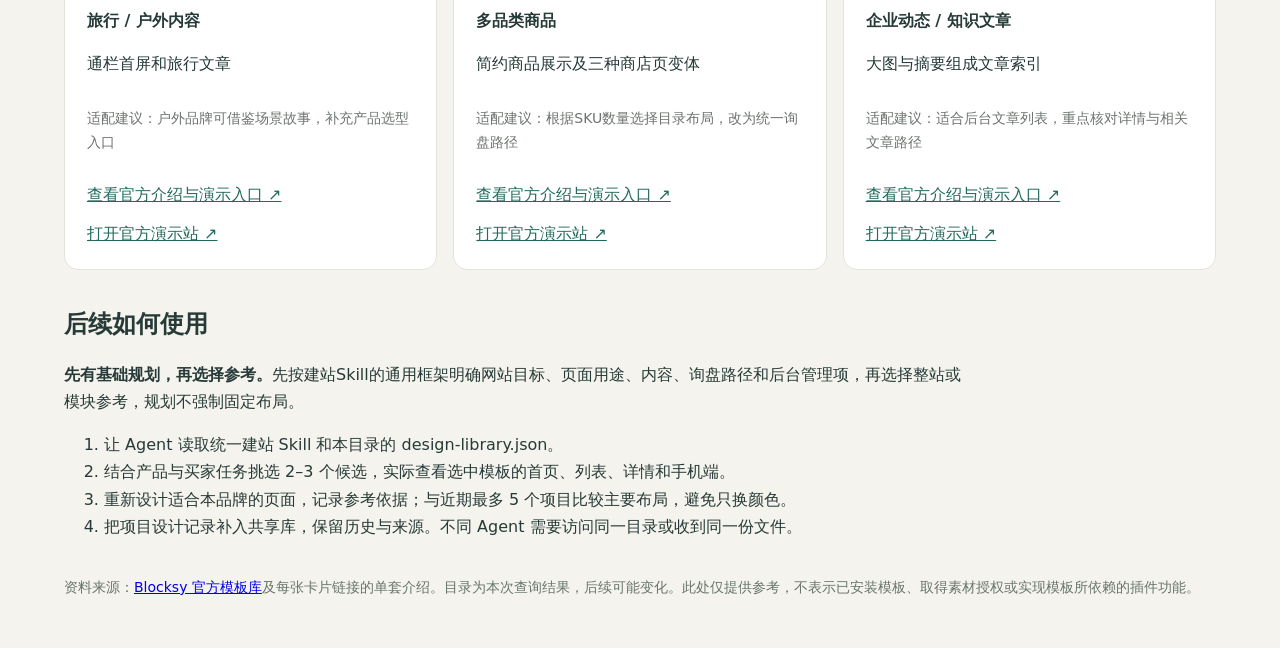
==== commit aaa222d8: "Add official Blocksy demo links to design reference library" ====
--- a/site-reference-library/参考库总览.html
+++ b/site-reference-library/参考库总览.html
@@ -7,7 +7,7 @@
 <tr><td>家具 / 家居</td><td>Furniture · Homi · Home Decor</td><td>空间搭配、材质工艺与多规格目录</td></tr>
 <tr><td>物流 / 企业服务</td><td>BizConsult · Business · Consultant</td><td>围绕服务范围、流程、案例和询价组织内容</td></tr>
 <tr><td>医疗服务</td><td>Smile Dent · Consultant</td><td>清楚说明服务与沟通流程，核实所有资质和事实</td></tr></tbody></table>
-<h2>浏览模板索引</h2><div class="toolbar"><input id="q" aria-label="搜索模板或产品" placeholder="搜索：珠宝、物流、家具、E-Bike…"><select id="style" aria-label="按方向筛选"><option value="">所有方向</option><option>专业服务</option><option>采购目录</option><option>精密技术</option><option>自然生活</option><option>精品画册</option><option>户外运动</option><option>内容阅读</option></select><span id="count" aria-live="polite">45 套</span></div><div class="grid"><article class="card" data-style="专业服务" data-search="growly 营销服务 专业服务 借鉴按服务组织导航，案例只用本企业真实资料"><div class="tag">专业服务 · 官方 Pro 标记</div><h3>Growly</h3><strong>营销服务</strong><p>服务分类、成果说明与咨询入口</p><p class="note">适配建议：借鉴按服务组织导航，案例只用本企业真实资料</p><a href="https://creativethemes.com/blocksy/starter-site/growly/" target="_blank" rel="noopener noreferrer">查看官方介绍与演示入口 ↗</a></article><article class="card" data-style="采购目录" data-search="book store 图书 文具 采购目录 借鉴按采购任务筛选产品；不照搬读者评分"><div class="tag">采购目录 · 官方 Pro 标记</div><h3>Book Store</h3><strong>图书 / 文具</strong><p>分类导航、筛选和精选集合</p><p class="note">适配建议：借鉴按采购任务筛选产品；不照搬读者评分</p><a href="https://creativethemes.com/blocksy/starter-site/book-store/" target="_blank" rel="noopener noreferrer">查看官方介绍与演示入口 ↗</a></article><article class="card" data-style="精密技术" data-search="codespot 软件 技术服务 精密技术 可用于技术方案展示，控制高亮面积"><div class="tag">精密技术</div><h3>Codespot</h3><strong>软件 / 技术服务</strong><p>深色与荧光绿点缀，服务与文章分区</p><p class="note">适配建议：可用于技术方案展示，控制高亮面积</p><a href="https://creativethemes.com/blocksy/starter-site/codespot/" target="_blank" rel="noopener noreferrer">查看官方介绍与演示入口 ↗</a></article><article class="card" data-style="自然生活" data-search="landscape 农业 环保 自然生活 适合展示种植场景、材料来源和应用知识"><div class="tag">自然生活 · 官方 Pro 标记</div><h3>Landscape</h3><strong>农业 / 环保</strong><p>大地色系，农业内容与行动入口</p><p class="note">适配建议：适合展示种植场景、材料来源和应用知识</p><a href="https://creativethemes.com/blocksy/starter-site/landscape/" target="_blank" rel="noopener noreferrer">查看官方介绍与演示入口 ↗</a></article><article class="card" data-style="精品画册" data-search="web studio 设计 创意服务 精品画册 用实际案例组织页面，而非堆叠通用优势"><div class="tag">精品画册 · 官方 Pro 标记</div><h3>Web Studio</h3><strong>设计 / 创意服务</strong><p>深色配局部色彩，项目作品展示</p><p class="note">适配建议：用实际案例组织页面，而非堆叠通用优势</p><a href="https://creativethemes.com/blocksy/starter-site/web-studio/" target="_blank" rel="noopener noreferrer">查看官方介绍与演示入口 ↗</a></article><article class="card" data-style="专业服务" data-search="invest boost 企业咨询 专业服务 服务很多时才采用复杂导航"><div class="tag">专业服务 · 官方 Pro 标记</div><h3>Invest Boost</h3><strong>企业咨询</strong><p>大型导航与侧边信息区域</p><p class="note">适配建议：服务很多时才采用复杂导航</p><a href="https://creativethemes.com/blocksy/starter-site/invest-boost/" target="_blank" rel="noopener noreferrer">查看官方介绍与演示入口 ↗</a></article><article class="card" data-style="采购目录" data-search="kiddy 童装 儿童用品 采购目录 b2b可将尺码与材质变为选型字段"><div class="tag">采购目录 · 官方 Pro 标记</div><h3>Kiddy</h3><strong>童装 / 儿童用品</strong><p>轻快风格，筛选、对比和尺码说明</p><p class="note">适配建议：B2B可将尺码与材质变为选型字段</p><a href="https://creativethemes.com/blocksy/starter-site/kiddy/" target="_blank" rel="noopener noreferrer">查看官方介绍与演示入口 ↗</a></article><article class="card" data-style="专业服务" data-search="consultant 顾问 企业服务 专业服务 转为需求咨询和沟通流程，预约功能需另实现"><div class="tag">专业服务</div><h3>Consultant</h3><strong>顾问 / 企业服务</strong><p>服务介绍与预约模块</p><p class="note">适配建议：转为需求咨询和沟通流程，预约功能需另实现</p><a href="https://creativethemes.com/blocksy/starter-site/consultant/" target="_blank" rel="noopener noreferrer">查看官方介绍与演示入口 ↗</a></article><article class="card" data-style="自然生活" data-search="furniture 家具 家居 自然生活 结合空间场景图、尺寸和材料参数"><div class="tag">自然生活 · 官方 Pro 标记</div><h3>Furniture</h3><strong>家具 / 家居</strong><p>柔和浅色、圆角、筛选与产品对比</p><p class="note">适配建议：结合空间场景图、尺寸和材料参数</p><a href="https://creativethemes.com/blocksy/starter-site/furniture/" target="_blank" rel="noopener noreferrer">查看官方介绍与演示入口 ↗</a></article><article class="card" data-style="户外运动" data-search="e-bike 自行车 户外装备 户外运动 用真实骑行场景和性能参数建立购买理由"><div class="tag">户外运动 · 官方 Pro 标记</div><h3>E-Bike</h3><strong>自行车 / 户外装备</strong><p>金黄色点缀，筛选与规格选项</p><p class="note">适配建议：用真实骑行场景和性能参数建立购买理由</p><a href="https://creativethemes.com/blocksy/starter-site/e-bike/" target="_blank" rel="noopener noreferrer">查看官方介绍与演示入口 ↗</a></article><article class="card" data-style="精品画册" data-search="pottery 陶瓷 工艺品 珠宝 精品画册 可转为材质、工艺、系列的展示路线"><div class="tag">精品画册 · 官方 Pro 标记</div><h3>Pottery</h3><strong>陶瓷 / 工艺品 / 珠宝</strong><p>暗色背景与柔和点缀突出手工产品</p><p class="note">适配建议：可转为材质、工艺、系列的展示路线</p><a href="https://creativethemes.com/blocksy/starter-site/pottery/" target="_blank" rel="noopener noreferrer">查看官方介绍与演示入口 ↗</a></article><article class="card" data-style="专业服务" data-search="smile dent 口腔 医疗服务 专业服务 吸收易读的服务分类；资质与医疗事实需核实"><div class="tag">专业服务</div><h3>Smile Dent</h3><strong>口腔 / 医疗服务</strong><p>柔和色彩、圆角和清楚的服务说明</p><p class="note">适配建议：吸收易读的服务分类；资质与医疗事实需核实</p><a href="https://creativethemes.com/blocksy/starter-site/smile-dent/" target="_blank" rel="noopener noreferrer">查看官方介绍与演示入口 ↗</a></article><article class="card" data-style="精密技术" data-search="smart home 智能家居 电子系统 精密技术 围绕场景、兼容性和系统组成设计"><div class="tag">精密技术 · 官方 Pro 标记</div><h3>Smart Home</h3><strong>智能家居 / 电子系统</strong><p>深色风格、明暗切换及展开式导航</p><p class="note">适配建议：围绕场景、兼容性和系统组成设计</p><a href="https://creativethemes.com/blocksy/starter-site/smart-home/" target="_blank" rel="noopener noreferrer">查看官方介绍与演示入口 ↗</a></article><article class="card" data-style="内容阅读" data-search="daily news 行业媒体 知识中心 内容阅读 借鉴内容层级；语言功能仍采用统一翻译协议"><div class="tag">内容阅读 · 官方 Pro 标记</div><h3>Daily News</h3><strong>行业媒体 / 知识中心</strong><p>杂志结构、大图、明暗与语言功能</p><p class="note">适配建议：借鉴内容层级；语言功能仍采用统一翻译协议</p><a href="https://creativethemes.com/blocksy/starter-site/daily-news/" target="_blank" rel="noopener noreferrer">查看官方介绍与演示入口 ↗</a></article><article class="card" data-style="精品画册" data-search="cosmetic 美妆 护肤 珠宝 精品画册 按成分或材质分类，重点说明规格和定制"><div class="tag">精品画册 · 官方 Pro 标记</div><h3>Cosmetic</h3><strong>美妆 / 护肤 / 珠宝</strong><p>以产品为主，筛选、收藏与对比</p><p class="note">适配建议：按成分或材质分类，重点说明规格和定制</p><a href="https://creativethemes.com/blocksy/starter-site/cosmetic/" target="_blank" rel="noopener noreferrer">查看官方介绍与演示入口 ↗</a></article><article class="card" data-style="采购目录" data-search="real estate 房产 复杂目录 采购目录 借鉴多条件检索，适配设备或多规格采购目录"><div class="tag">采购目录 · 官方 Pro 标记</div><h3>Real Estate</h3><strong>房产 / 复杂目录</strong><p>动态分类与搜索式目录</p><p class="note">适配建议：借鉴多条件检索，适配设备或多规格采购目录</p><a href="https://creativethemes.com/blocksy/starter-site/real-estate/" target="_blank" rel="noopener noreferrer">查看官方介绍与演示入口 ↗</a></article><article class="card" data-style="精品画册" data-search="photo studio 摄影 设计 作品展示 精品画册 只在图片素材充足时采用图库主导结构"><div class="tag">精品画册</div><h3>Photo Studio</h3><strong>摄影 / 设计 / 作品展示</strong><p>深色首页与瀑布流作品图库</p><p class="note">适配建议：只在图片素材充足时采用图库主导结构</p><a href="https://creativethemes.com/blocksy/starter-site/photo-studio/" target="_blank" rel="noopener noreferrer">查看官方介绍与演示入口 ↗</a></article><article class="card" data-style="精品画册" data-search="restaurant 餐饮 食品 精品画册 食品企业可借鉴场景图，再补规格与生产信息"><div class="tag">精品画册</div><h3>Restaurant</h3><strong>餐饮 / 食品</strong><p>深色与整屏首屏，摄影占较大比重</p><p class="note">适配建议：食品企业可借鉴场景图，再补规格与生产信息</p><a href="https://creativethemes.com/blocksy/starter-site/restaurant/" target="_blank" rel="noopener noreferrer">查看官方介绍与演示入口 ↗</a></article><article class="card" data-style="精品画册" data-search="wood 木作 家具 工艺制造 精品画册 以工艺过程和实际案例建立可信度"><div class="tag">精品画册</div><h3>Wood</h3><strong>木作 / 家具 / 工艺制造</strong><p>大首屏、视频介绍、服务与作品页面</p><p class="note">适配建议：以工艺过程和实际案例建立可信度</p><a href="https://creativethemes.com/blocksy/starter-site/wood/" target="_blank" rel="noopener noreferrer">查看官方介绍与演示入口 ↗</a></article><article class="card" data-style="专业服务" data-search="renovation 装修 工程服务 专业服务 按项目需求、施工能力、案例组织询盘路径"><div class="tag">专业服务</div><h3>Renovation</h3><strong>装修 / 工程服务</strong><p>首屏交叠区块与橙色点缀</p><p class="note">适配建议：按项目需求、施工能力、案例组织询盘路径</p><a href="https://creativethemes.com/blocksy/starter-site/renovation/" target="_blank" rel="noopener noreferrer">查看官方介绍与演示入口 ↗</a></article><article class="card" data-style="精品画册" data-search="beverr 设计 创意服务 精品画册 把作品变为可解释的案例，不虚构认证"><div class="tag">精品画册</div><h3>Beverr</h3><strong>设计 / 创意服务</strong><p>简约设计、技能说明与项目展示</p><p class="note">适配建议：把作品变为可解释的案例，不虚构认证</p><a href="https://creativethemes.com/blocksy/starter-site/beverr/" target="_blank" rel="noopener noreferrer">查看官方介绍与演示入口 ↗</a></article><article class="card" data-style="专业服务" data-search="catering 餐饮服务 食品供应 专业服务 借鉴清楚的供应范围与咨询入口"><div class="tag">专业服务</div><h3>Catering</h3><strong>餐饮服务 / 食品供应</strong><p>菜单、服务、公司与联系页面</p><p class="note">适配建议：借鉴清楚的供应范围与咨询入口</p><a href="https://creativethemes.com/blocksy/starter-site/catering/" target="_blank" rel="noopener noreferrer">查看官方介绍与演示入口 ↗</a></article><article class="card" data-style="专业服务" data-search="barber shop 美容护理 服务加产品 专业服务 可用于既提供服务又销售配套产品的业务"><div class="tag">专业服务</div><h3>Barber Shop</h3><strong>美容护理 / 服务加产品</strong><p>服务介绍和商品展示并存</p><p class="note">适配建议：可用于既提供服务又销售配套产品的业务</p><a href="https://creativethemes.com/blocksy/starter-site/barber-shop/" target="_blank" rel="noopener noreferrer">查看官方介绍与演示入口 ↗</a></article><article class="card" data-style="专业服务" data-search="bizconsult 企业服务 物流 专业服务 物流可围绕航线、流程、案例与询价组织"><div class="tag">专业服务</div><h3>BizConsult</h3><strong>企业服务 / 物流</strong><p>服务、动态与页头行动按钮</p><p class="note">适配建议：物流可围绕航线、流程、案例与询价组织</p><a href="https://creativethemes.com/blocksy/starter-site/bizconsult/" target="_blank" rel="noopener noreferrer">查看官方介绍与演示入口 ↗</a></article><article class="card" data-style="精密技术" data-search="gadgets 消费电子 科技产品 精密技术 将零售购买路径改为规格对比与询价"><div class="tag">精密技术</div><h3>Gadgets</h3><strong>消费电子 / 科技产品</strong><p>科技风格与商品目录</p><p class="note">适配建议：将零售购买路径改为规格对比与询价</p><a href="https://creativethemes.com/blocksy/starter-site/gadgets/" target="_blank" rel="noopener noreferrer">查看官方介绍与演示入口 ↗</a></article><article class="card" data-style="自然生活" data-search="home decor 家居装饰 自然生活 用空间搭配和材质说明支撑产品目录"><div class="tag">自然生活</div><h3>Home Decor</h3><strong>家居装饰</strong><p>简约商品页，信息布局较宽松</p><p class="note">适配建议：用空间搭配和材质说明支撑产品目录</p><a href="https://creativethemes.com/blocksy/starter-site/home-decor/" target="_blank" rel="noopener noreferrer">查看官方介绍与演示入口 ↗</a></article><article class="card" data-style="专业服务" data-search="cleaning service 清洁 上门服务 专业服务 借鉴短路径咨询，适合明确服务范围的企业"><div class="tag">专业服务</div><h3>Cleaning Service</h3><strong>清洁 / 上门服务</strong><p>首屏预约入口与简短服务说明</p><p class="note">适配建议：借鉴短路径咨询，适合明确服务范围的企业</p><a href="https://creativethemes.com/blocksy/starter-site/cleaning-service/" target="_blank" rel="noopener noreferrer">查看官方介绍与演示入口 ↗</a></article><article class="card" data-style="专业服务" data-search="car service 汽车维修 汽配服务 专业服务 汽配企业可按车型适配组织产品和内容"><div class="tag">专业服务</div><h3>Car Service</h3><strong>汽车维修 / 汽配服务</strong><p>服务、预约与行业文章</p><p class="note">适配建议：汽配企业可按车型适配组织产品和内容</p><a href="https://creativethemes.com/blocksy/starter-site/car-service/" target="_blank" rel="noopener noreferrer">查看官方介绍与演示入口 ↗</a></article><article class="card" data-style="自然生活" data-search="floreo 植物 园艺 家居 自然生活 用自然场景和养护知识建立内容体系"><div class="tag">自然生活</div><h3>Floreo</h3><strong>植物 / 园艺 / 家居</strong><p>温暖风格，商品、服务与文章</p><p class="note">适配建议：用自然场景和养护知识建立内容体系</p><a href="https://creativethemes.com/blocksy/starter-site/floreo/" target="_blank" rel="noopener noreferrer">查看官方介绍与演示入口 ↗</a></article><article class="card" data-style="采购目录" data-search="garderobe 服装 配饰 采购目录 批发站可强化款式、面料、尺码和起订量"><div class="tag">采购目录</div><h3>Garderobe</h3><strong>服装 / 配饰</strong><p>首页分类展示与商品筛选</p><p class="note">适配建议：批发站可强化款式、面料、尺码和起订量</p><a href="https://creativethemes.com/blocksy/starter-site/garderobe/" target="_blank" rel="noopener noreferrer">查看官方介绍与演示入口 ↗</a></article><article class="card" data-style="采购目录" data-search="petsy 宠物用品 采购目录 按宠物种类和用途组织；评价须有真实来源"><div class="tag">采购目录</div><h3>Petsy</h3><strong>宠物用品</strong><p>友好风格，分类商品与评价区域</p><p class="note">适配建议：按宠物种类和用途组织；评价须有真实来源</p><a href="https://creativethemes.com/blocksy/starter-site/petsy/" target="_blank" rel="noopener noreferrer">查看官方介绍与演示入口 ↗</a></article><article class="card" data-style="专业服务" data-search="justice 法律 专业服务 专业服务 借鉴专业信息层次，不照搬法律承诺"><div class="tag">专业服务</div><h3>Justice</h3><strong>法律 / 专业服务</strong><p>清晰的服务、团队、联系与动态页面</p><p class="note">适配建议：借鉴专业信息层次，不照搬法律承诺</p><a href="https://creativethemes.com/blocksy/starter-site/justice/" target="_blank" rel="noopener noreferrer">查看官方介绍与演示入口 ↗</a></article><article class="card" data-style="精品画册" data-search="wedding 婚礼 活动 珠宝场景 精品画册 珠宝可借鉴佩戴场景与系列叙事"><div class="tag">精品画册</div><h3>Wedding</h3><strong>婚礼 / 活动 / 珠宝场景</strong><p>作品图库与婚礼照片展示</p><p class="note">适配建议：珠宝可借鉴佩戴场景与系列叙事</p><a href="https://creativethemes.com/blocksy/starter-site/wedding/" target="_blank" rel="noopener noreferrer">查看官方介绍与演示入口 ↗</a></article><article class="card" data-style="专业服务" data-search="web agency 网站 数字服务 专业服务 适合服务少、决策路径清楚的企业"><div class="tag">专业服务</div><h3>Web Agency</h3><strong>网站 / 数字服务</strong><p>精简首页、服务和联系结构</p><p class="note">适配建议：适合服务少、决策路径清楚的企业</p><a href="https://creativethemes.com/blocksy/starter-site/web-agency/" target="_blank" rel="noopener noreferrer">查看官方介绍与演示入口 ↗</a></article><article class="card" data-style="精品画册" data-search="persona 设计师 摄影影视 精品画册 适合案例驱动的展示，产品站仍需规格信息"><div class="tag">精品画册</div><h3>Persona</h3><strong>设计师 / 摄影影视</strong><p>深色风格，首页作品与服务介绍</p><p class="note">适配建议：适合案例驱动的展示，产品站仍需规格信息</p><a href="https://creativethemes.com/blocksy/starter-site/persona/" target="_blank" rel="noopener noreferrer">查看官方介绍与演示入口 ↗</a></article><article class="card" data-style="专业服务" data-search="yogi 课程 健身服务 专业服务 只借鉴服务比较；课程系统不是统一后台现成功能"><div class="tag">专业服务</div><h3>Yogi</h3><strong>课程 / 健身服务</strong><p>课程列表、价格表与首屏导览</p><p class="note">适配建议：只借鉴服务比较；课程系统不是统一后台现成功能</p><a href="https://creativethemes.com/blocksy/starter-site/yogi/" target="_blank" rel="noopener noreferrer">查看官方介绍与演示入口 ↗</a></article><article class="card" data-style="自然生活" data-search="homi 家居 室内设计 自然生活 将场景、设计理念和产品目录衔接"><div class="tag">自然生活</div><h3>Homi</h3><strong>家居 / 室内设计</strong><p>大首屏视频入口、简洁商品与品牌故事</p><p class="note">适配建议：将场景、设计理念和产品目录衔接</p><a href="https://creativethemes.com/blocksy/starter-site/homi/" target="_blank" rel="noopener noreferrer">查看官方介绍与演示入口 ↗</a></article><article class="card" data-style="内容阅读" data-search="tasty 食品 食谱 知识内容 内容阅读 借鉴结构化知识内容，改为应用指南也可行"><div class="tag">内容阅读</div><h3>Tasty</h3><strong>食品 / 食谱 / 知识内容</strong><p>柔和色彩，食谱材料和步骤</p><p class="note">适配建议：借鉴结构化知识内容，改为应用指南也可行</p><a href="https://creativethemes.com/blocksy/starter-site/tasty/" target="_blank" rel="noopener noreferrer">查看官方介绍与演示入口 ↗</a></article><article class="card" data-style="内容阅读" data-search="review hub 产品评测 选型指南 内容阅读 可转为客观规格比较；不生成虚构评分"><div class="tag">内容阅读</div><h3>Review Hub</h3><strong>产品评测 / 选型指南</strong><p>分项评分、优缺点与推荐内容</p><p class="note">适配建议：可转为客观规格比较；不生成虚构评分</p><a href="https://creativethemes.com/blocksy/starter-site/review-hub/" target="_blank" rel="noopener noreferrer">查看官方介绍与演示入口 ↗</a></article><article class="card" data-style="专业服务" data-search="business 综合企业 物流 专业服务 适合清晰介绍服务能力，避免所有企业套同一顺序"><div class="tag">专业服务</div><h3>Business</h3><strong>综合企业 / 物流</strong><p>顶部突出行动入口，公司与文章页面</p><p class="note">适配建议：适合清晰介绍服务能力，避免所有企业套同一顺序</p><a href="https://creativethemes.com/blocksy/starter-site/business/" target="_blank" rel="noopener noreferrer">查看官方介绍与演示入口 ↗</a></article><article class="card" data-style="专业服务" data-search="charity 公益 组织 专业服务 借鉴项目影响叙事，不添加未授权募款功能"><div class="tag">专业服务</div><h3>Charity</h3><strong>公益 / 组织</strong><p>首屏介绍、项目成果与志愿参与</p><p class="note">适配建议：借鉴项目影响叙事，不添加未授权募款功能</p><a href="https://creativethemes.com/blocksy/starter-site/charity/" target="_blank" rel="noopener noreferrer">查看官方介绍与演示入口 ↗</a></article><article class="card" data-style="精密技术" data-search="app 应用 数字产品 精密技术 围绕用户任务、功能与使用方式讲解"><div class="tag">精密技术</div><h3>App</h3><strong>应用 / 数字产品</strong><p>精简首屏、功能比较与更新文章</p><p class="note">适配建议：围绕用户任务、功能与使用方式讲解</p><a href="https://creativethemes.com/blocksy/starter-site/app/" target="_blank" rel="noopener noreferrer">查看官方介绍与演示入口 ↗</a></article><article class="card" data-style="户外运动" data-search="travel 旅行 户外内容 户外运动 户外品牌可借鉴场景故事，补充产品选型入口"><div class="tag">户外运动</div><h3>Travel</h3><strong>旅行 / 户外内容</strong><p>通栏首屏和旅行文章</p><p class="note">适配建议：户外品牌可借鉴场景故事，补充产品选型入口</p><a href="https://creativethemes.com/blocksy/starter-site/travel/" target="_blank" rel="noopener noreferrer">查看官方介绍与演示入口 ↗</a></article><article class="card" data-style="采购目录" data-search="modern shop 多品类商品 采购目录 根据sku数量选择目录布局，改为统一询盘路径"><div class="tag">采购目录</div><h3>Modern Shop</h3><strong>多品类商品</strong><p>简约商品展示及三种商店页变体</p><p class="note">适配建议：根据SKU数量选择目录布局，改为统一询盘路径</p><a href="https://creativethemes.com/blocksy/starter-site/modern-shop/" target="_blank" rel="noopener noreferrer">查看官方介绍与演示入口 ↗</a></article><article class="card" data-style="内容阅读" data-search="news 企业动态 知识文章 内容阅读 适合后台文章列表，重点核对详情与相关文章路径"><div class="tag">内容阅读</div><h3>News</h3><strong>企业动态 / 知识文章</strong><p>大图与摘要组成文章索引</p><p class="note">适配建议：适合后台文章列表，重点核对详情与相关文章路径</p><a href="https://creativethemes.com/blocksy/starter-site/news/" target="_blank" rel="noopener noreferrer">查看官方介绍与演示入口 ↗</a></article></div>
+<h2>浏览模板索引</h2><div class="toolbar"><input id="q" aria-label="搜索模板或产品" placeholder="搜索：珠宝、物流、家具、E-Bike…"><select id="style" aria-label="按方向筛选"><option value="">所有方向</option><option>专业服务</option><option>采购目录</option><option>精密技术</option><option>自然生活</option><option>精品画册</option><option>户外运动</option><option>内容阅读</option></select><span id="count" aria-live="polite">45 套</span></div><div class="grid"><article class="card" data-style="专业服务" data-search="growly 营销服务 专业服务 借鉴按服务组织导航，案例只用本企业真实资料"><div class="tag">专业服务 · 官方 Pro 标记</div><h3>Growly</h3><strong>营销服务</strong><p>服务分类、成果说明与咨询入口</p><p class="note">适配建议：借鉴按服务组织导航，案例只用本企业真实资料</p><a href="https://creativethemes.com/blocksy/starter-site/growly/" target="_blank" rel="noopener noreferrer">查看官方介绍与演示入口 ↗</a><a href="https://startersites.io/blocksy/growly/" target="_blank" rel="noopener noreferrer">打开官方演示站 ↗</a></article><article class="card" data-style="采购目录" data-search="book store 图书 文具 采购目录 借鉴按采购任务筛选产品；不照搬读者评分"><div class="tag">采购目录 · 官方 Pro 标记</div><h3>Book Store</h3><strong>图书 / 文具</strong><p>分类导航、筛选和精选集合</p><p class="note">适配建议：借鉴按采购任务筛选产品；不照搬读者评分</p><a href="https://creativethemes.com/blocksy/starter-site/book-store/" target="_blank" rel="noopener noreferrer">查看官方介绍与演示入口 ↗</a><a href="https://startersites.io/blocksy/book-store/" target="_blank" rel="noopener noreferrer">打开官方演示站 ↗</a></article><article class="card" data-style="精密技术" data-search="codespot 软件 技术服务 精密技术 可用于技术方案展示，控制高亮面积"><div class="tag">精密技术</div><h3>Codespot</h3><strong>软件 / 技术服务</strong><p>深色与荧光绿点缀，服务与文章分区</p><p class="note">适配建议：可用于技术方案展示，控制高亮面积</p><a href="https://creativethemes.com/blocksy/starter-site/codespot/" target="_blank" rel="noopener noreferrer">查看官方介绍与演示入口 ↗</a><a href="https://startersites.io/blocksy/codespot/" target="_blank" rel="noopener noreferrer">打开官方演示站 ↗</a></article><article class="card" data-style="自然生活" data-search="landscape 农业 环保 自然生活 适合展示种植场景、材料来源和应用知识"><div class="tag">自然生活 · 官方 Pro 标记</div><h3>Landscape</h3><strong>农业 / 环保</strong><p>大地色系，农业内容与行动入口</p><p class="note">适配建议：适合展示种植场景、材料来源和应用知识</p><a href="https://creativethemes.com/blocksy/starter-site/landscape/" target="_blank" rel="noopener noreferrer">查看官方介绍与演示入口 ↗</a><a href="https://startersites.io/blocksy/landscape/" target="_blank" rel="noopener noreferrer">打开官方演示站 ↗</a></article><article class="card" data-style="精品画册" data-search="web studio 设计 创意服务 精品画册 用实际案例组织页面，而非堆叠通用优势"><div class="tag">精品画册 · 官方 Pro 标记</div><h3>Web Studio</h3><strong>设计 / 创意服务</strong><p>深色配局部色彩，项目作品展示</p><p class="note">适配建议：用实际案例组织页面，而非堆叠通用优势</p><a href="https://creativethemes.com/blocksy/starter-site/web-studio/" target="_blank" rel="noopener noreferrer">查看官方介绍与演示入口 ↗</a><a href="https://startersites.io/blocksy/web-studio/" target="_blank" rel="noopener noreferrer">打开官方演示站 ↗</a></article><article class="card" data-style="专业服务" data-search="invest boost 企业咨询 专业服务 服务很多时才采用复杂导航"><div class="tag">专业服务 · 官方 Pro 标记</div><h3>Invest Boost</h3><strong>企业咨询</strong><p>大型导航与侧边信息区域</p><p class="note">适配建议：服务很多时才采用复杂导航</p><a href="https://creativethemes.com/blocksy/starter-site/invest-boost/" target="_blank" rel="noopener noreferrer">查看官方介绍与演示入口 ↗</a><a href="https://startersites.io/blocksy/investboost/" target="_blank" rel="noopener noreferrer">打开官方演示站 ↗</a></article><article class="card" data-style="采购目录" data-search="kiddy 童装 儿童用品 采购目录 b2b可将尺码与材质变为选型字段"><div class="tag">采购目录 · 官方 Pro 标记</div><h3>Kiddy</h3><strong>童装 / 儿童用品</strong><p>轻快风格，筛选、对比和尺码说明</p><p class="note">适配建议：B2B可将尺码与材质变为选型字段</p><a href="https://creativethemes.com/blocksy/starter-site/kiddy/" target="_blank" rel="noopener noreferrer">查看官方介绍与演示入口 ↗</a><a href="https://startersites.io/blocksy/kiddy/" target="_blank" rel="noopener noreferrer">打开官方演示站 ↗</a></article><article class="card" data-style="专业服务" data-search="consultant 顾问 企业服务 专业服务 转为需求咨询和沟通流程，预约功能需另实现"><div class="tag">专业服务</div><h3>Consultant</h3><strong>顾问 / 企业服务</strong><p>服务介绍与预约模块</p><p class="note">适配建议：转为需求咨询和沟通流程，预约功能需另实现</p><a href="https://creativethemes.com/blocksy/starter-site/consultant/" target="_blank" rel="noopener noreferrer">查看官方介绍与演示入口 ↗</a><a href="https://startersites.io/blocksy/consultant/" target="_blank" rel="noopener noreferrer">打开官方演示站 ↗</a></article><article class="card" data-style="自然生活" data-search="furniture 家具 家居 自然生活 结合空间场景图、尺寸和材料参数"><div class="tag">自然生活 · 官方 Pro 标记</div><h3>Furniture</h3><strong>家具 / 家居</strong><p>柔和浅色、圆角、筛选与产品对比</p><p class="note">适配建议：结合空间场景图、尺寸和材料参数</p><a href="https://creativethemes.com/blocksy/starter-site/furniture/" target="_blank" rel="noopener noreferrer">查看官方介绍与演示入口 ↗</a><a href="https://startersites.io/blocksy/furniture/" target="_blank" rel="noopener noreferrer">打开官方演示站 ↗</a></article><article class="card" data-style="户外运动" data-search="e-bike 自行车 户外装备 户外运动 用真实骑行场景和性能参数建立购买理由"><div class="tag">户外运动 · 官方 Pro 标记</div><h3>E-Bike</h3><strong>自行车 / 户外装备</strong><p>金黄色点缀，筛选与规格选项</p><p class="note">适配建议：用真实骑行场景和性能参数建立购买理由</p><a href="https://creativethemes.com/blocksy/starter-site/e-bike/" target="_blank" rel="noopener noreferrer">查看官方介绍与演示入口 ↗</a><a href="https://startersites.io/blocksy/e-bike/" target="_blank" rel="noopener noreferrer">打开官方演示站 ↗</a></article><article class="card" data-style="精品画册" data-search="pottery 陶瓷 工艺品 珠宝 精品画册 可转为材质、工艺、系列的展示路线"><div class="tag">精品画册 · 官方 Pro 标记</div><h3>Pottery</h3><strong>陶瓷 / 工艺品 / 珠宝</strong><p>暗色背景与柔和点缀突出手工产品</p><p class="note">适配建议：可转为材质、工艺、系列的展示路线</p><a href="https://creativethemes.com/blocksy/starter-site/pottery/" target="_blank" rel="noopener noreferrer">查看官方介绍与演示入口 ↗</a><a href="https://startersites.io/blocksy/pottery/" target="_blank" rel="noopener noreferrer">打开官方演示站 ↗</a></article><article class="card" data-style="专业服务" data-search="smile dent 口腔 医疗服务 专业服务 吸收易读的服务分类；资质与医疗事实需核实"><div class="tag">专业服务</div><h3>Smile Dent</h3><strong>口腔 / 医疗服务</strong><p>柔和色彩、圆角和清楚的服务说明</p><p class="note">适配建议：吸收易读的服务分类；资质与医疗事实需核实</p><a href="https://creativethemes.com/blocksy/starter-site/smile-dent/" target="_blank" rel="noopener noreferrer">查看官方介绍与演示入口 ↗</a><a href="https://startersites.io/blocksy/smile-dent/" target="_blank" rel="noopener noreferrer">打开官方演示站 ↗</a></article><article class="card" data-style="精密技术" data-search="smart home 智能家居 电子系统 精密技术 围绕场景、兼容性和系统组成设计"><div class="tag">精密技术 · 官方 Pro 标记</div><h3>Smart Home</h3><strong>智能家居 / 电子系统</strong><p>深色风格、明暗切换及展开式导航</p><p class="note">适配建议：围绕场景、兼容性和系统组成设计</p><a href="https://creativethemes.com/blocksy/starter-site/smart-home/" target="_blank" rel="noopener noreferrer">查看官方介绍与演示入口 ↗</a><a href="https://startersites.io/blocksy/smart-home/" target="_blank" rel="noopener noreferrer">打开官方演示站 ↗</a></article><article class="card" data-style="内容阅读" data-search="daily news 行业媒体 知识中心 内容阅读 借鉴内容层级；语言功能仍采用统一翻译协议"><div class="tag">内容阅读 · 官方 Pro 标记</div><h3>Daily News</h3><strong>行业媒体 / 知识中心</strong><p>杂志结构、大图、明暗与语言功能</p><p class="note">适配建议：借鉴内容层级；语言功能仍采用统一翻译协议</p><a href="https://creativethemes.com/blocksy/starter-site/daily-news/" target="_blank" rel="noopener noreferrer">查看官方介绍与演示入口 ↗</a><a href="https://startersites.io/blocksy/daily-news/" target="_blank" rel="noopener noreferrer">打开官方演示站 ↗</a></article><article class="card" data-style="精品画册" data-search="cosmetic 美妆 护肤 珠宝 精品画册 按成分或材质分类，重点说明规格和定制"><div class="tag">精品画册 · 官方 Pro 标记</div><h3>Cosmetic</h3><strong>美妆 / 护肤 / 珠宝</strong><p>以产品为主，筛选、收藏与对比</p><p class="note">适配建议：按成分或材质分类，重点说明规格和定制</p><a href="https://creativethemes.com/blocksy/starter-site/cosmetic/" target="_blank" rel="noopener noreferrer">查看官方介绍与演示入口 ↗</a><a href="https://startersites.io/blocksy/cosmetic/" target="_blank" rel="noopener noreferrer">打开官方演示站 ↗</a></article><article class="card" data-style="采购目录" data-search="real estate 房产 复杂目录 采购目录 借鉴多条件检索，适配设备或多规格采购目录"><div class="tag">采购目录 · 官方 Pro 标记</div><h3>Real Estate</h3><strong>房产 / 复杂目录</strong><p>动态分类与搜索式目录</p><p class="note">适配建议：借鉴多条件检索，适配设备或多规格采购目录</p><a href="https://creativethemes.com/blocksy/starter-site/real-estate/" target="_blank" rel="noopener noreferrer">查看官方介绍与演示入口 ↗</a><a href="https://startersites.io/blocksy/real-estate/" target="_blank" rel="noopener noreferrer">打开官方演示站 ↗</a></article><article class="card" data-style="精品画册" data-search="photo studio 摄影 设计 作品展示 精品画册 只在图片素材充足时采用图库主导结构"><div class="tag">精品画册</div><h3>Photo Studio</h3><strong>摄影 / 设计 / 作品展示</strong><p>深色首页与瀑布流作品图库</p><p class="note">适配建议：只在图片素材充足时采用图库主导结构</p><a href="https://creativethemes.com/blocksy/starter-site/photo-studio/" target="_blank" rel="noopener noreferrer">查看官方介绍与演示入口 ↗</a><a href="https://startersites.io/blocksy/photo-studio/" target="_blank" rel="noopener noreferrer">打开官方演示站 ↗</a></article><article class="card" data-style="精品画册" data-search="restaurant 餐饮 食品 精品画册 食品企业可借鉴场景图，再补规格与生产信息"><div class="tag">精品画册</div><h3>Restaurant</h3><strong>餐饮 / 食品</strong><p>深色与整屏首屏，摄影占较大比重</p><p class="note">适配建议：食品企业可借鉴场景图，再补规格与生产信息</p><a href="https://creativethemes.com/blocksy/starter-site/restaurant/" target="_blank" rel="noopener noreferrer">查看官方介绍与演示入口 ↗</a><a href="https://startersites.io/blocksy/restaurant/" target="_blank" rel="noopener noreferrer">打开官方演示站 ↗</a></article><article class="card" data-style="精品画册" data-search="wood 木作 家具 工艺制造 精品画册 以工艺过程和实际案例建立可信度"><div class="tag">精品画册</div><h3>Wood</h3><strong>木作 / 家具 / 工艺制造</strong><p>大首屏、视频介绍、服务与作品页面</p><p class="note">适配建议：以工艺过程和实际案例建立可信度</p><a href="https://creativethemes.com/blocksy/starter-site/wood/" target="_blank" rel="noopener noreferrer">查看官方介绍与演示入口 ↗</a><a href="https://startersites.io/blocksy/wood/" target="_blank" rel="noopener noreferrer">打开官方演示站 ↗</a></article><article class="card" data-style="专业服务" data-search="renovation 装修 工程服务 专业服务 按项目需求、施工能力、案例组织询盘路径"><div class="tag">专业服务</div><h3>Renovation</h3><strong>装修 / 工程服务</strong><p>首屏交叠区块与橙色点缀</p><p class="note">适配建议：按项目需求、施工能力、案例组织询盘路径</p><a href="https://creativethemes.com/blocksy/starter-site/renovation/" target="_blank" rel="noopener noreferrer">查看官方介绍与演示入口 ↗</a><a href="https://startersites.io/blocksy/renovation/" target="_blank" rel="noopener noreferrer">打开官方演示站 ↗</a></article><article class="card" data-style="精品画册" data-search="beverr 设计 创意服务 精品画册 把作品变为可解释的案例，不虚构认证"><div class="tag">精品画册</div><h3>Beverr</h3><strong>设计 / 创意服务</strong><p>简约设计、技能说明与项目展示</p><p class="note">适配建议：把作品变为可解释的案例，不虚构认证</p><a href="https://creativethemes.com/blocksy/starter-site/beverr/" target="_blank" rel="noopener noreferrer">查看官方介绍与演示入口 ↗</a><a href="https://startersites.io/blocksy/beverr/" target="_blank" rel="noopener noreferrer">打开官方演示站 ↗</a></article><article class="card" data-style="专业服务" data-search="catering 餐饮服务 食品供应 专业服务 借鉴清楚的供应范围与咨询入口"><div class="tag">专业服务</div><h3>Catering</h3><strong>餐饮服务 / 食品供应</strong><p>菜单、服务、公司与联系页面</p><p class="note">适配建议：借鉴清楚的供应范围与咨询入口</p><a href="https://creativethemes.com/blocksy/starter-site/catering/" target="_blank" rel="noopener noreferrer">查看官方介绍与演示入口 ↗</a><a href="https://startersites.io/blocksy/catering/" target="_blank" rel="noopener noreferrer">打开官方演示站 ↗</a></article><article class="card" data-style="专业服务" data-search="barber shop 美容护理 服务加产品 专业服务 可用于既提供服务又销售配套产品的业务"><div class="tag">专业服务</div><h3>Barber Shop</h3><strong>美容护理 / 服务加产品</strong><p>服务介绍和商品展示并存</p><p class="note">适配建议：可用于既提供服务又销售配套产品的业务</p><a href="https://creativethemes.com/blocksy/starter-site/barber-shop/" target="_blank" rel="noopener noreferrer">查看官方介绍与演示入口 ↗</a><a href="https://startersites.io/blocksy/barber-shop/" target="_blank" rel="noopener noreferrer">打开官方演示站 ↗</a></article><article class="card" data-style="专业服务" data-search="bizconsult 企业服务 物流 专业服务 物流可围绕航线、流程、案例与询价组织"><div class="tag">专业服务</div><h3>BizConsult</h3><strong>企业服务 / 物流</strong><p>服务、动态与页头行动按钮</p><p class="note">适配建议：物流可围绕航线、流程、案例与询价组织</p><a href="https://creativethemes.com/blocksy/starter-site/bizconsult/" target="_blank" rel="noopener noreferrer">查看官方介绍与演示入口 ↗</a><a href="https://startersites.io/blocksy/bizconsult/" target="_blank" rel="noopener noreferrer">打开官方演示站 ↗</a></article><article class="card" data-style="精密技术" data-search="gadgets 消费电子 科技产品 精密技术 将零售购买路径改为规格对比与询价"><div class="tag">精密技术</div><h3>Gadgets</h3><strong>消费电子 / 科技产品</strong><p>科技风格与商品目录</p><p class="note">适配建议：将零售购买路径改为规格对比与询价</p><a href="https://creativethemes.com/blocksy/starter-site/gadgets/" target="_blank" rel="noopener noreferrer">查看官方介绍与演示入口 ↗</a><a href="https://startersites.io/blocksy/gadgets/" target="_blank" rel="noopener noreferrer">打开官方演示站 ↗</a></article><article class="card" data-style="自然生活" data-search="home decor 家居装饰 自然生活 用空间搭配和材质说明支撑产品目录"><div class="tag">自然生活</div><h3>Home Decor</h3><strong>家居装饰</strong><p>简约商品页，信息布局较宽松</p><p class="note">适配建议：用空间搭配和材质说明支撑产品目录</p><a href="https://creativethemes.com/blocksy/starter-site/home-decor/" target="_blank" rel="noopener noreferrer">查看官方介绍与演示入口 ↗</a><a href="https://startersites.io/blocksy/home-decor/" target="_blank" rel="noopener noreferrer">打开官方演示站 ↗</a></article><article class="card" data-style="专业服务" data-search="cleaning service 清洁 上门服务 专业服务 借鉴短路径咨询，适合明确服务范围的企业"><div class="tag">专业服务</div><h3>Cleaning Service</h3><strong>清洁 / 上门服务</strong><p>首屏预约入口与简短服务说明</p><p class="note">适配建议：借鉴短路径咨询，适合明确服务范围的企业</p><a href="https://creativethemes.com/blocksy/starter-site/cleaning-service/" target="_blank" rel="noopener noreferrer">查看官方介绍与演示入口 ↗</a><a href="https://startersites.io/blocksy/cleaning-service/" target="_blank" rel="noopener noreferrer">打开官方演示站 ↗</a></article><article class="card" data-style="专业服务" data-search="car service 汽车维修 汽配服务 专业服务 汽配企业可按车型适配组织产品和内容"><div class="tag">专业服务</div><h3>Car Service</h3><strong>汽车维修 / 汽配服务</strong><p>服务、预约与行业文章</p><p class="note">适配建议：汽配企业可按车型适配组织产品和内容</p><a href="https://creativethemes.com/blocksy/starter-site/car-service/" target="_blank" rel="noopener noreferrer">查看官方介绍与演示入口 ↗</a><a href="https://startersites.io/blocksy/car-service/" target="_blank" rel="noopener noreferrer">打开官方演示站 ↗</a></article><article class="card" data-style="自然生活" data-search="floreo 植物 园艺 家居 自然生活 用自然场景和养护知识建立内容体系"><div class="tag">自然生活</div><h3>Floreo</h3><strong>植物 / 园艺 / 家居</strong><p>温暖风格，商品、服务与文章</p><p class="note">适配建议：用自然场景和养护知识建立内容体系</p><a href="https://creativethemes.com/blocksy/starter-site/floreo/" target="_blank" rel="noopener noreferrer">查看官方介绍与演示入口 ↗</a><a href="https://startersites.io/blocksy/floreo/" target="_blank" rel="noopener noreferrer">打开官方演示站 ↗</a></article><article class="card" data-style="采购目录" data-search="garderobe 服装 配饰 采购目录 批发站可强化款式、面料、尺码和起订量"><div class="tag">采购目录</div><h3>Garderobe</h3><strong>服装 / 配饰</strong><p>首页分类展示与商品筛选</p><p class="note">适配建议：批发站可强化款式、面料、尺码和起订量</p><a href="https://creativethemes.com/blocksy/starter-site/garderobe/" target="_blank" rel="noopener noreferrer">查看官方介绍与演示入口 ↗</a><a href="https://startersites.io/blocksy/garderobe/" target="_blank" rel="noopener noreferrer">打开官方演示站 ↗</a></article><article class="card" data-style="采购目录" data-search="petsy 宠物用品 采购目录 按宠物种类和用途组织；评价须有真实来源"><div class="tag">采购目录</div><h3>Petsy</h3><strong>宠物用品</strong><p>友好风格，分类商品与评价区域</p><p class="note">适配建议：按宠物种类和用途组织；评价须有真实来源</p><a href="https://creativethemes.com/blocksy/starter-site/petsy/" target="_blank" rel="noopener noreferrer">查看官方介绍与演示入口 ↗</a><a href="https://startersites.io/blocksy/petsy/" target="_blank" rel="noopener noreferrer">打开官方演示站 ↗</a></article><article class="card" data-style="专业服务" data-search="justice 法律 专业服务 专业服务 借鉴专业信息层次，不照搬法律承诺"><div class="tag">专业服务</div><h3>Justice</h3><strong>法律 / 专业服务</strong><p>清晰的服务、团队、联系与动态页面</p><p class="note">适配建议：借鉴专业信息层次，不照搬法律承诺</p><a href="https://creativethemes.com/blocksy/starter-site/justice/" target="_blank" rel="noopener noreferrer">查看官方介绍与演示入口 ↗</a><a href="https://startersites.io/blocksy/justice/" target="_blank" rel="noopener noreferrer">打开官方演示站 ↗</a></article><article class="card" data-style="精品画册" data-search="wedding 婚礼 活动 珠宝场景 精品画册 珠宝可借鉴佩戴场景与系列叙事"><div class="tag">精品画册</div><h3>Wedding</h3><strong>婚礼 / 活动 / 珠宝场景</strong><p>作品图库与婚礼照片展示</p><p class="note">适配建议：珠宝可借鉴佩戴场景与系列叙事</p><a href="https://creativethemes.com/blocksy/starter-site/wedding/" target="_blank" rel="noopener noreferrer">查看官方介绍与演示入口 ↗</a><a href="https://startersites.io/blocksy/wedding/" target="_blank" rel="noopener noreferrer">打开官方演示站 ↗</a></article><article class="card" data-style="专业服务" data-search="web agency 网站 数字服务 专业服务 适合服务少、决策路径清楚的企业"><div class="tag">专业服务</div><h3>Web Agency</h3><strong>网站 / 数字服务</strong><p>精简首页、服务和联系结构</p><p class="note">适配建议：适合服务少、决策路径清楚的企业</p><a href="https://creativethemes.com/blocksy/starter-site/web-agency/" target="_blank" rel="noopener noreferrer">查看官方介绍与演示入口 ↗</a><a href="https://startersites.io/blocksy/web-agency/" target="_blank" rel="noopener noreferrer">打开官方演示站 ↗</a></article><article class="card" data-style="精品画册" data-search="persona 设计师 摄影影视 精品画册 适合案例驱动的展示，产品站仍需规格信息"><div class="tag">精品画册</div><h3>Persona</h3><strong>设计师 / 摄影影视</strong><p>深色风格，首页作品与服务介绍</p><p class="note">适配建议：适合案例驱动的展示，产品站仍需规格信息</p><a href="https://creativethemes.com/blocksy/starter-site/persona/" target="_blank" rel="noopener noreferrer">查看官方介绍与演示入口 ↗</a><a href="https://startersites.io/blocksy/persona/" target="_blank" rel="noopener noreferrer">打开官方演示站 ↗</a></article><article class="card" data-style="专业服务" data-search="yogi 课程 健身服务 专业服务 只借鉴服务比较；课程系统不是统一后台现成功能"><div class="tag">专业服务</div><h3>Yogi</h3><strong>课程 / 健身服务</strong><p>课程列表、价格表与首屏导览</p><p class="note">适配建议：只借鉴服务比较；课程系统不是统一后台现成功能</p><a href="https://creativethemes.com/blocksy/starter-site/yogi/" target="_blank" rel="noopener noreferrer">查看官方介绍与演示入口 ↗</a><a href="https://startersites.io/blocksy/yogi/" target="_blank" rel="noopener noreferrer">打开官方演示站 ↗</a></article><article class="card" data-style="自然生活" data-search="homi 家居 室内设计 自然生活 将场景、设计理念和产品目录衔接"><div class="tag">自然生活</div><h3>Homi</h3><strong>家居 / 室内设计</strong><p>大首屏视频入口、简洁商品与品牌故事</p><p class="note">适配建议：将场景、设计理念和产品目录衔接</p><a href="https://creativethemes.com/blocksy/starter-site/homi/" target="_blank" rel="noopener noreferrer">查看官方介绍与演示入口 ↗</a><a href="https://startersites.io/blocksy/homi/" target="_blank" rel="noopener noreferrer">打开官方演示站 ↗</a></article><article class="card" data-style="内容阅读" data-search="tasty 食品 食谱 知识内容 内容阅读 借鉴结构化知识内容，改为应用指南也可行"><div class="tag">内容阅读</div><h3>Tasty</h3><strong>食品 / 食谱 / 知识内容</strong><p>柔和色彩，食谱材料和步骤</p><p class="note">适配建议：借鉴结构化知识内容，改为应用指南也可行</p><a href="https://creativethemes.com/blocksy/starter-site/tasty/" target="_blank" rel="noopener noreferrer">查看官方介绍与演示入口 ↗</a><a href="https://startersites.io/blocksy/tasty/" target="_blank" rel="noopener noreferrer">打开官方演示站 ↗</a></article><article class="card" data-style="内容阅读" data-search="review hub 产品评测 选型指南 内容阅读 可转为客观规格比较；不生成虚构评分"><div class="tag">内容阅读</div><h3>Review Hub</h3><strong>产品评测 / 选型指南</strong><p>分项评分、优缺点与推荐内容</p><p class="note">适配建议：可转为客观规格比较；不生成虚构评分</p><a href="https://creativethemes.com/blocksy/starter-site/review-hub/" target="_blank" rel="noopener noreferrer">查看官方介绍与演示入口 ↗</a><a href="https://startersites.io/blocksy/product-reviews/" target="_blank" rel="noopener noreferrer">打开官方演示站 ↗</a></article><article class="card" data-style="专业服务" data-search="business 综合企业 物流 专业服务 适合清晰介绍服务能力，避免所有企业套同一顺序"><div class="tag">专业服务</div><h3>Business</h3><strong>综合企业 / 物流</strong><p>顶部突出行动入口，公司与文章页面</p><p class="note">适配建议：适合清晰介绍服务能力，避免所有企业套同一顺序</p><a href="https://creativethemes.com/blocksy/starter-site/business/" target="_blank" rel="noopener noreferrer">查看官方介绍与演示入口 ↗</a><a href="https://startersites.io/blocksy/business/" target="_blank" rel="noopener noreferrer">打开官方演示站 ↗</a></article><article class="card" data-style="专业服务" data-search="charity 公益 组织 专业服务 借鉴项目影响叙事，不添加未授权募款功能"><div class="tag">专业服务</div><h3>Charity</h3><strong>公益 / 组织</strong><p>首屏介绍、项目成果与志愿参与</p><p class="note">适配建议：借鉴项目影响叙事，不添加未授权募款功能</p><a href="https://creativethemes.com/blocksy/starter-site/charity/" target="_blank" rel="noopener noreferrer">查看官方介绍与演示入口 ↗</a><a href="https://startersites.io/blocksy/charity/" target="_blank" rel="noopener noreferrer">打开官方演示站 ↗</a></article><article class="card" data-style="精密技术" data-search="app 应用 数字产品 精密技术 围绕用户任务、功能与使用方式讲解"><div class="tag">精密技术</div><h3>App</h3><strong>应用 / 数字产品</strong><p>精简首屏、功能比较与更新文章</p><p class="note">适配建议：围绕用户任务、功能与使用方式讲解</p><a href="https://creativethemes.com/blocksy/starter-site/app/" target="_blank" rel="noopener noreferrer">查看官方介绍与演示入口 ↗</a><a href="https://startersites.io/blocksy/app/" target="_blank" rel="noopener noreferrer">打开官方演示站 ↗</a></article><article class="card" data-style="户外运动" data-search="travel 旅行 户外内容 户外运动 户外品牌可借鉴场景故事，补充产品选型入口"><div class="tag">户外运动</div><h3>Travel</h3><strong>旅行 / 户外内容</strong><p>通栏首屏和旅行文章</p><p class="note">适配建议：户外品牌可借鉴场景故事，补充产品选型入口</p><a href="https://creativethemes.com/blocksy/starter-site/travel/" target="_blank" rel="noopener noreferrer">查看官方介绍与演示入口 ↗</a><a href="https://startersites.io/blocksy/travel/" target="_blank" rel="noopener noreferrer">打开官方演示站 ↗</a></article><article class="card" data-style="采购目录" data-search="modern shop 多品类商品 采购目录 根据sku数量选择目录布局，改为统一询盘路径"><div class="tag">采购目录</div><h3>Modern Shop</h3><strong>多品类商品</strong><p>简约商品展示及三种商店页变体</p><p class="note">适配建议：根据SKU数量选择目录布局，改为统一询盘路径</p><a href="https://creativethemes.com/blocksy/starter-site/modern-shop/" target="_blank" rel="noopener noreferrer">查看官方介绍与演示入口 ↗</a><a href="https://startersites.io/blocksy/modern-shop/" target="_blank" rel="noopener noreferrer">打开官方演示站 ↗</a></article><article class="card" data-style="内容阅读" data-search="news 企业动态 知识文章 内容阅读 适合后台文章列表，重点核对详情与相关文章路径"><div class="tag">内容阅读</div><h3>News</h3><strong>企业动态 / 知识文章</strong><p>大图与摘要组成文章索引</p><p class="note">适配建议：适合后台文章列表，重点核对详情与相关文章路径</p><a href="https://creativethemes.com/blocksy/starter-site/news/" target="_blank" rel="noopener noreferrer">查看官方介绍与演示入口 ↗</a><a href="https://startersites.io/blocksy/blog/" target="_blank" rel="noopener noreferrer">打开官方演示站 ↗</a></article></div>
 <h2>后续如何使用</h2><p><strong>先有基础规划，再选择参考。</strong>先按建站Skill的通用框架明确网站目标、页面用途、内容、询盘路径和后台管理项，再选择整站或模块参考，规划不强制固定布局。</p><ol><li>让 Agent 读取统一建站 Skill 和本目录的 design-library.json。</li><li>结合产品与买家任务挑选 2–3 个候选，实际查看选中模板的首页、列表、详情和手机端。</li><li>重新设计适合本品牌的页面，记录参考依据；与近期最多 5 个项目比较主要布局，避免只换颜色。</li><li>把项目设计记录补入共享库，保留历史与来源。不同 Agent 需要访问同一目录或收到同一份文件。</li></ol><footer>资料来源：<a href="https://creativethemes.com/blocksy/starter-sites/">Blocksy 官方模板库</a>及每张卡片链接的单套介绍。目录为本次查询结果，后续可能变化。此处仅提供参考，不表示已安装模板、取得素材授权或实现模板所依赖的插件功能。</footer></main><script>
 const q=document.querySelector('#q'),style=document.querySelector('#style'),cards=[...document.querySelectorAll('.card')];
 function filter(){let n=0;for(const c of cards){const show=(!style.value||c.dataset.style===style.value)&&c.dataset.search.includes(q.value.trim().toLowerCase());c.hidden=!show;if(show)n++;}document.querySelector('#count').textContent=n+' 套';}
